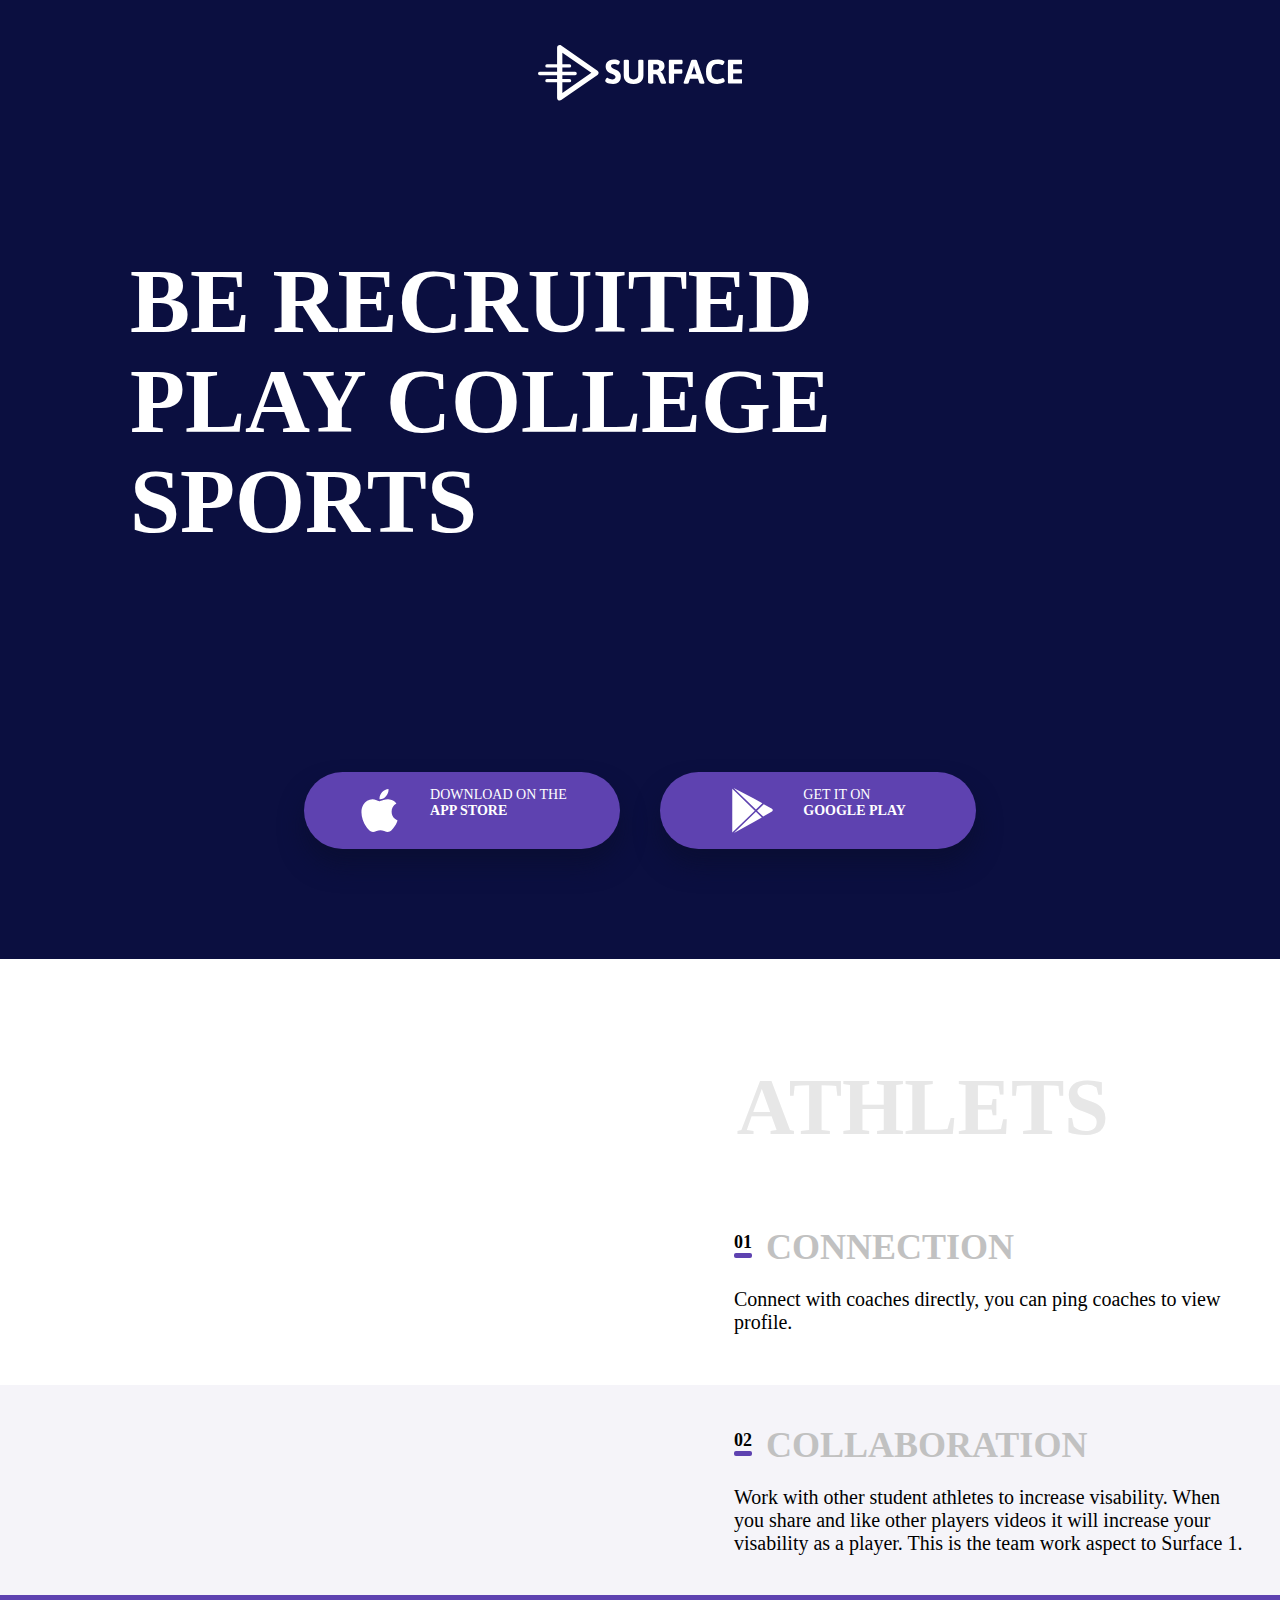
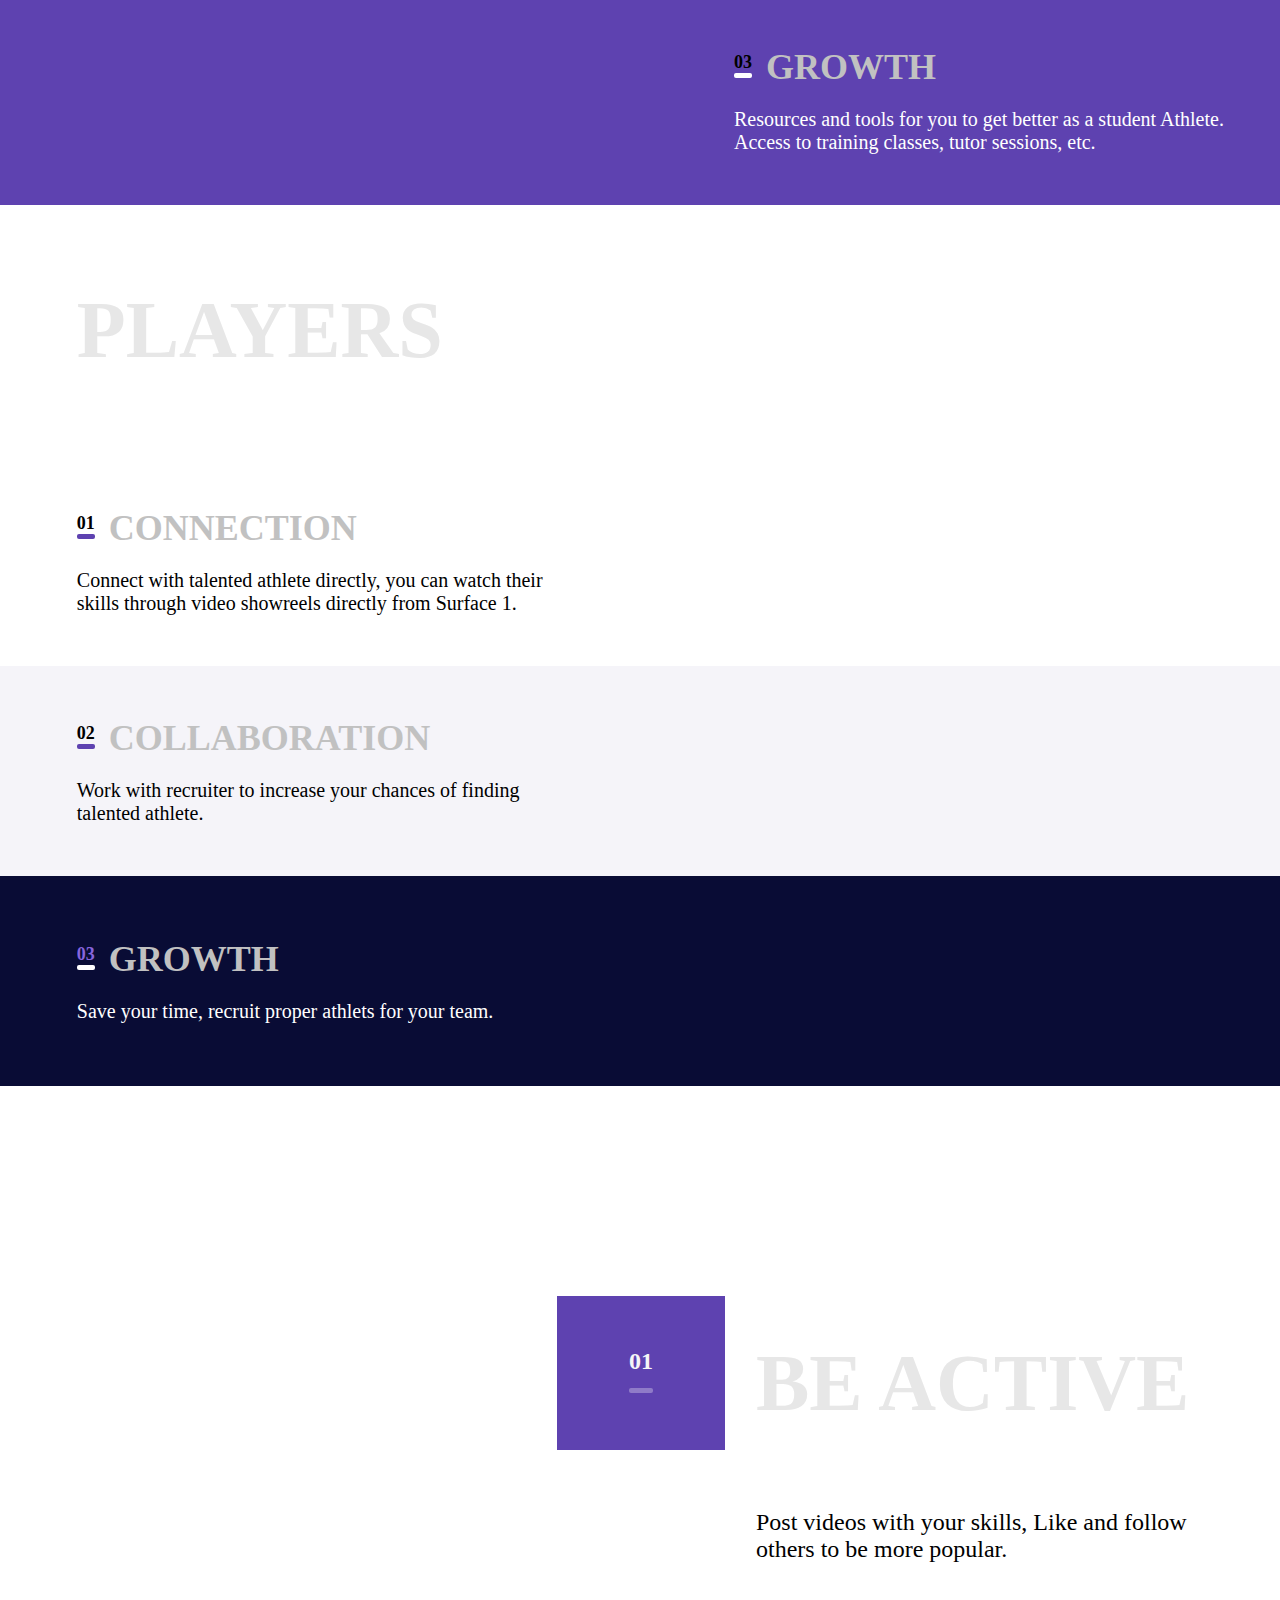
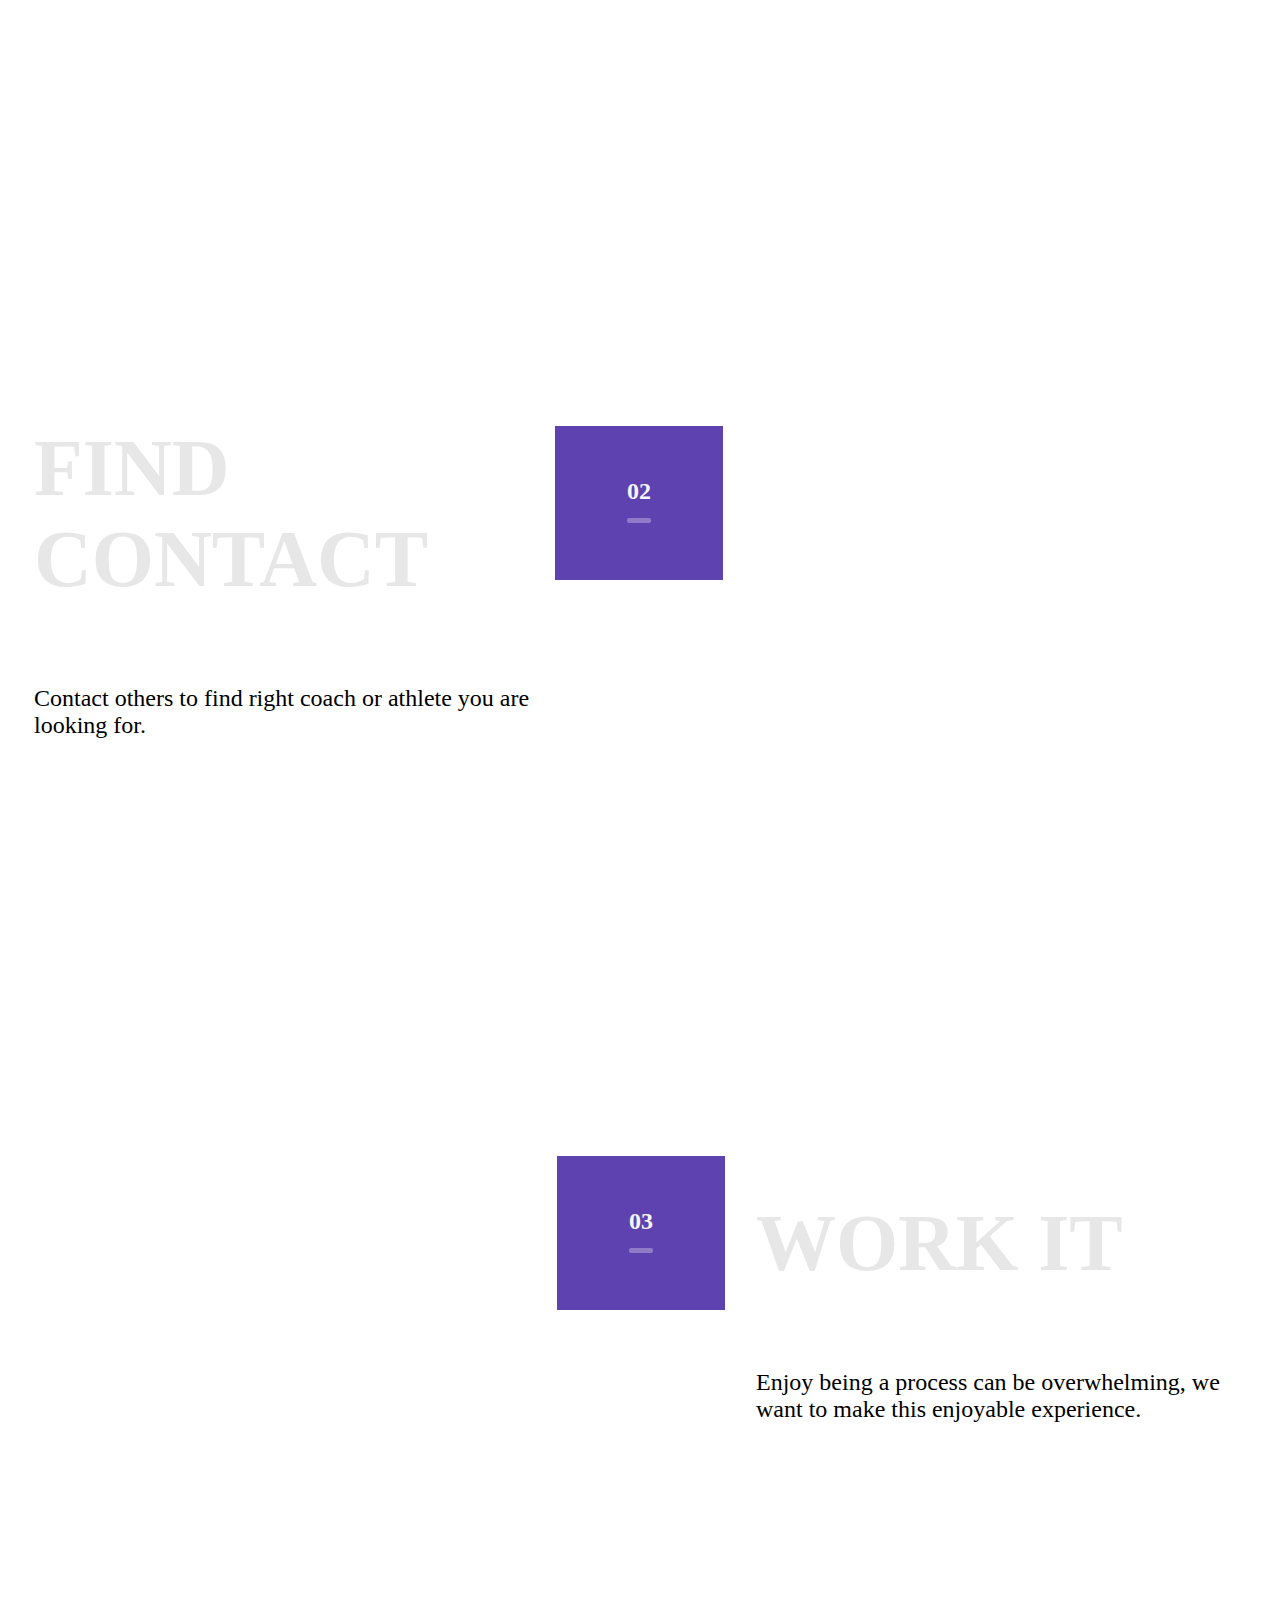
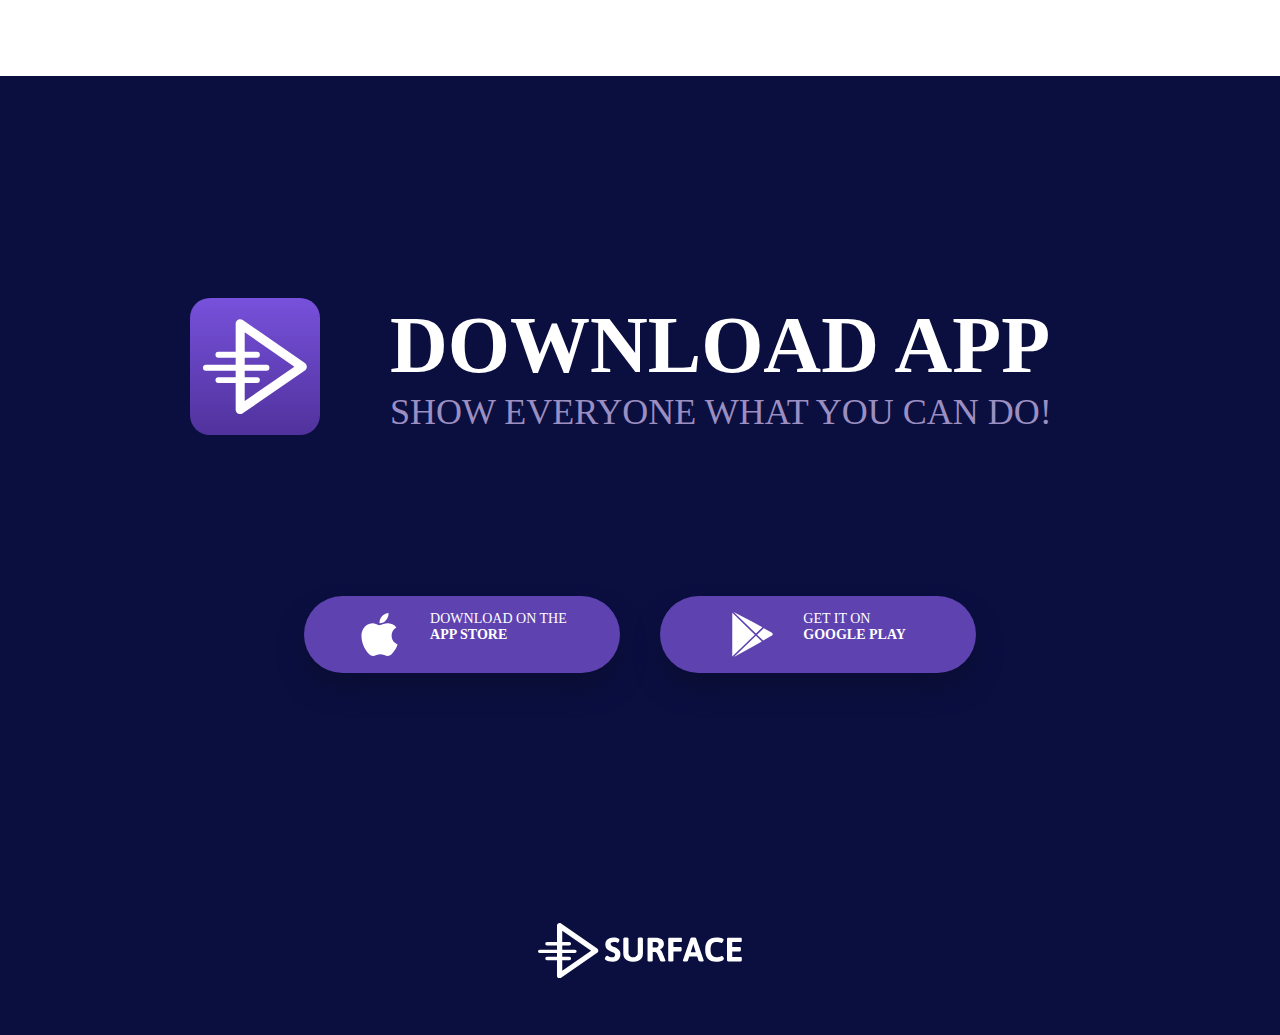
==== index.html @ bfecdd2e "Rename main.html to index.html" ====
<!DOCTYPE html>
<html lang="en">
<head>
    <meta charset="UTF-8" />
    <meta name="viewport" content="width=device-width, initial-scale=1.0" />
    <link href="style.css" rel="stylesheet" />
    <title>Diploma</title>
</head>
<body>
<div class="page">
    <header class="header">
        <div class="logo-surface">
            <a class="logo-surface-link" href="#0"><svg class="logo-surface-svg" viewBox="0 0 972 264" xmlns="http://www.w3.org/2000/svg"><g fill-rule="nonzero"><g stroke-linecap="round" stroke-linejoin="round"><path d="M115.5 36.848v190.304L253.03 132 115.5 36.848zM282.112 142.28l-172 119c-8.29 5.736-19.612-.198-19.612-10.28V13c0-10.082 11.321-16.016 19.612-10.28l172 119c7.184 4.97 7.184 15.59 0 20.56z"/><path d="M42.5 107h107a8 8 0 1 0 0-16h-107a8 8 0 1 0 0 16zm0 70h107a8 8 0 1 0 0-16h-107a8 8 0 1 0 0 16zM8 143h168a8 8 0 1 0 0-16H8a8 8 0 1 0 0 16z"/></g><path d="M356.505 184.362c-7.63 0-14.335-.772-20.117-2.316-5.782-1.544-10.202-3.436-13.26-5.676-3.057-2.24-4.586-4.36-4.586-6.357 0-1.575.59-3.512 1.77-5.813 1.182-2.3 2.59-4.283 4.224-5.95 1.635-1.664 2.997-2.496 4.087-2.496.666 0 2.09.575 4.27 1.725 3.268 1.695 6.37 3.057 9.308 4.086 2.937 1.03 6.313 1.544 10.127 1.544 4.238 0 7.826-.832 10.762-2.497 2.936-1.665 4.404-4.587 4.404-8.764 0-2.423-.757-4.512-2.27-6.268-1.514-1.756-3.452-3.24-5.813-4.45-2.36-1.21-5.57-2.634-9.626-4.27l-7.175-3.087c-4.36-2.12-8.1-4.45-11.217-6.993-3.118-2.543-5.66-5.903-7.63-10.08-1.967-4.18-2.95-9.295-2.95-15.35 0-7.386 1.816-13.532 5.45-18.436 3.632-4.904 8.354-8.507 14.167-10.808 5.812-2.3 12.048-3.45 18.71-3.45 5.448 0 10.382.56 14.802 1.68 4.42 1.12 7.887 2.557 10.4 4.313 2.512 1.757 3.768 3.513 3.768 5.27 0 1.452-.47 3.314-1.407 5.584-.94 2.27-2.104 4.254-3.497 5.95-1.393 1.694-2.694 2.542-3.905 2.542-.544 0-1.513-.303-2.905-.908a51.939 51.939 0 0 0-6.767-2.225c-2.27-.575-5.04-.863-8.31-.863-5.63 0-9.536.893-11.715 2.68-2.18 1.785-3.27 3.89-3.27 6.31 0 2.786.742 5.117 2.225 6.994 1.484 1.877 3.36 3.42 5.63 4.632 2.27 1.21 5.435 2.604 9.492 4.178 6.115 2.603 11.11 5.07 14.985 7.402 3.875 2.33 7.22 5.676 10.036 10.035 2.816 4.36 4.224 9.93 4.224 16.712 0 8.295-1.74 15.092-5.222 20.39-3.482 5.297-7.962 9.127-13.442 11.488-5.48 2.362-11.398 3.542-17.755 3.542h-.002zm96.724 0c-9.81 0-18.21-1.544-25.204-4.632-6.993-3.087-12.337-7.553-16.03-13.396-3.693-5.842-5.54-12.88-5.54-21.115V74.832c0-1.756.787-3.073 2.36-3.95 1.576-.88 4.028-1.318 7.358-1.318h5.45c3.33 0 5.766.44 7.31 1.317 1.544.878 2.316 2.195 2.316 3.95v68.752c0 3.754.923 7.114 2.77 10.08 1.847 2.968 4.435 5.284 7.765 6.95 3.33 1.664 7.145 2.496 11.444 2.496 4.297 0 8.127-.832 11.487-2.497 3.36-1.665 5.98-3.98 7.856-6.948 1.877-2.967 2.816-6.327 2.816-10.08V74.832c0-1.756.77-3.073 2.315-3.95 1.544-.88 3.98-1.318 7.31-1.318h5.36c3.33 0 5.766.44 7.31 1.317 1.544.878 2.316 2.195 2.316 3.95v70.387c0 8.233-1.846 15.272-5.54 21.114-3.692 5.843-9.036 10.31-16.03 13.396-6.992 3.088-15.393 4.632-25.2 4.632l.001.002zm78.376-1.09c-6.478 0-9.717-1.695-9.717-5.085V76.377c0-2.24.513-3.86 1.543-4.86 1.03-.998 2.664-1.497 4.904-1.497h31.515c26.76 0 40.142 10.08 40.142 30.243 0 6.115-1.71 11.382-5.13 15.802-3.422 4.42-8.01 7.72-13.76 9.9v.636c1.998.848 4.102 2.665 6.312 5.45s3.98 5.933 5.313 9.445l14.257 35.51c.485 1.454.727 2.483.727 3.09 0 2.118-3.21 3.177-9.627 3.177h-6.63c-5.39 0-8.507-1.12-9.354-3.36l-12.806-31.515c-1.21-2.42-2.377-4.298-3.497-5.63-1.12-1.332-2.68-2.347-4.677-3.043-1.998-.696-4.692-1.044-8.083-1.044h-6.267v39.507c0 3.39-3.24 5.085-9.717 5.085h-5.45l.002-.001zm30.425-66.026c2.18 0 4.24-.62 6.177-1.862 1.938-1.24 3.48-2.92 4.632-5.04 1.15-2.12 1.724-4.45 1.724-6.993 0-3.753-1.226-6.735-3.678-8.945s-5.767-3.315-9.945-3.315h-14.167v26.156h15.258l-.001-.001zm68.116 66.026c-6.478 0-9.717-1.695-9.717-5.085V76.377c0-2.24.513-3.86 1.543-4.86 1.03-.998 2.664-1.497 4.904-1.497h53.947c1.696 0 2.922.635 3.678 1.907.757 1.27 1.136 3.33 1.136 6.176v4.904c0 2.846-.38 4.904-1.136 6.176-.756 1.27-1.982 1.907-3.678 1.907h-35.51v23.613h34.33c1.695 0 2.936.636 3.723 1.907.787 1.272 1.18 3.3 1.18 6.085v4.995c0 2.846-.393 4.92-1.18 6.222-.787 1.3-2.028 1.952-3.723 1.952h-34.33v42.323c0 3.39-3.24 5.085-9.718 5.085h-5.45.001zm70.205 0c-6.6 0-9.9-1.18-9.9-3.542 0-.666.213-1.634.637-2.906l35.6-103.807c.85-2.3 3.907-3.452 9.174-3.452h8.357c5.267 0 8.325 1.15 9.173 3.452l35.6 103.807c.304 1.21.455 2.18.455 2.906 0 1.21-.65 2.104-1.952 2.68-1.302.575-3.346.862-6.13.862h-7.085c-2.543 0-4.586-.257-6.13-.772-1.544-.514-2.498-1.377-2.86-2.588l-6.54-19.708h-38.054l-6.54 19.708c-.665 2.24-3.147 3.36-7.446 3.36h-6.359zm51.496-44.41l-9.173-28.7c-.545-1.453-1.014-3.118-1.408-4.995a182.088 182.088 0 0 1-1.044-5.358h-.635l-.363 1.997c-.606 3.572-1.302 6.357-2.09 8.355l-9.535 28.7h24.25l-.002.001zm97.995 45.5c-18.163 0-31.56-4.722-40.187-14.168-8.628-9.445-12.942-24.127-12.942-44.048 0-38.326 17.983-57.49 53.948-57.49 4.905 0 9.99.486 15.258 1.454 5.268.97 9.672 2.316 13.214 4.042 3.542 1.725 5.313 3.648 5.313 5.767 0 1.513-.605 3.496-1.816 5.948-1.21 2.452-2.65 4.616-4.314 6.493-1.665 1.878-3.133 2.817-4.405 2.817-.303 0-1.12-.303-2.452-.908a67.092 67.092 0 0 0-9.127-3.044c-3.18-.817-7.222-1.226-12.126-1.226-9.506 0-16.544 3.012-21.116 9.037-4.57 6.024-6.857 15.12-6.857 27.29s2.302 21.344 6.904 27.52c4.6 6.175 11.504 9.263 20.707 9.263 4.784 0 8.947-.484 12.49-1.453 3.54-.97 7.007-2.21 10.398-3.723.18-.06.726-.288 1.634-.682.91-.393 1.575-.59 1.998-.59 1.575 0 3.088.923 4.54 2.77 1.454 1.847 2.635 3.936 3.543 6.267.91 2.33 1.363 4.01 1.363 5.04 0 2.966-1.983 5.48-5.95 7.537-3.965 2.06-8.748 3.588-14.35 4.587-5.6 1-10.82 1.498-15.665 1.498l-.003.002zM907.06 183c-2.24 0-3.875-.515-4.905-1.544-1.03-1.03-1.544-2.664-1.544-4.904V76.377c0-2.24.514-3.86 1.543-4.86 1.03-.998 2.664-1.497 4.905-1.497h59.124c1.695 0 2.92.635 3.678 1.907.757 1.27 1.135 3.33 1.135 6.176v4.904c0 2.846-.378 4.904-1.135 6.176-.757 1.27-1.983 1.907-3.678 1.907h-40.688v23.43h36.328c1.696 0 2.922.637 3.678 1.91.757 1.27 1.136 3.33 1.136 6.174v4.996c0 2.845-.38 4.904-1.136 6.175-.756 1.272-1.982 1.908-3.678 1.908h-36.328v26.156h40.778c1.696 0 2.922.635 3.68 1.906.756 1.272 1.134 3.3 1.134 6.085v5.087c0 2.846-.378 4.904-1.135 6.176-.756 1.27-1.982 1.907-3.678 1.907H907.06z"/></g></svg></a>
        </div>
        <div class="wrapper">
            <h1 class="head">be recruited<span class="slogan">play college sports</span></h1>
        </div>
        <div class="buttons">
            <a class="button" href="#0">
                <svg class="icon" xmlns="http://www.w3.org/2000/svg" viewBox="0 0 170 170"><path d="M150.37 130.25c-2.45 5.66-5.35 10.87-8.71 15.66-4.58 6.53-8.33 11.05-11.22 13.56-4.48 4.12-9.28 6.23-14.42 6.35-3.69 0-8.14-1.05-13.32-3.18-5.197-2.12-9.973-3.17-14.34-3.17-4.58 0-9.492 1.05-14.746 3.17-5.262 2.13-9.5 3.24-12.742 3.35-4.93.21-9.842-1.96-14.746-6.52-3.13-2.73-7.045-7.41-11.735-14.04-5.03-7.08-9.168-15.29-12.41-24.65-3.47-10.11-5.21-19.9-5.21-29.378 0-10.857 2.346-20.22 7.045-28.068C27.508 57.03 32.42 52.06 38.57 48.41s12.793-5.51 19.948-5.63c3.915 0 9.05 1.21 15.43 3.59 6.36 2.39 10.446 3.6 12.237 3.6 1.34 0 5.877-1.416 13.57-4.24 7.275-2.617 13.415-3.7 18.445-3.274 13.63 1.1 23.87 6.473 30.68 16.153-12.19 7.385-18.22 17.73-18.1 31 .11 10.338 3.86 18.94 11.23 25.77 3.34 3.17 7.07 5.62 11.22 7.36-.9 2.61-1.85 5.11-2.86 7.51zM119.11 7.24c0 8.102-2.96 15.667-8.86 22.67-7.12 8.323-15.732 13.133-25.07 12.374-.12-.972-.19-1.995-.19-3.07 0-7.778 3.387-16.102 9.4-22.908 3.002-3.446 6.82-6.31 11.45-8.597 4.62-2.253 8.99-3.498 13.1-3.71.12 1.082.17 2.165.17 3.24z"/></svg>
                <div class=buttons-names>
                    <span class="button-name">download on the</span>
                    <span class="button-name2">app store</span>
                </div>
            </a>
            <a class="button" href="#0">
                <svg class="icon" xmlns="http://www.w3.org/2000/svg" viewBox="0 0 505.499 505.499"><path d="M471.497 234.466l-92.082-53.135-75.733 73.208 69.215 66.907 98.6-56.91c5.43-3.133 8.677-8.756 8.677-15.03 0-6.275-3.245-11.898-8.677-15.04zM363.785 172.3l-101.332-58.497L40.375 0l250.828 242.47M44.063 505.5l218.77-120.512 94.435-54.515-66.065-63.87M25.56 9.815l-.236 489.67L278.72 254.534"/></svg>
                <div class=buttons-names>
                    <span class="button-name">get it on</span>
                    <span class="button-name2">google play</span>
                </div>
            </a>
        </div>
    </header>
    <section class="athlets">
        <h2 class="athlets-head">athlets</h2>
        <ol class="athlets-group">
            <li class="athlets-connection-list">
                <article class="athlets-connection-article">
                    <h3 class="athlets-connection-head">
                        <span class="athlets-01">01</span>connection
                    </h3>
                    <p class="athlets-01-text">Connect with coaches directly, you can ping coaches to view profile.</p>
                </article>
            </li>
            <li class="athlets-collaboration-list">
                <article class="athlets-collaboration-article">
                    <h3 class="athlets-collaboration-head">
                        <span class="athlets-02">02</span>collaboration
                    </h3>
                    <p class="athlets-02-text">Work with other student athletes to  increase visability. When you share and like other players videos it will increase your visability as a player. This is the team work aspect to Surface 1.</p>
                </article>
            </li>
            <li class="athlets-growth-list">
                <article class="athlets-growth-article">
                    <h3 class="athlets-growth-head">
                        <span class="athlets-03">03</span>growth
                    </h3>
                    <p class="athlets-03-text">Resources and tools for you to get better as a student Athlete. Access to training classes, tutor sessions, etc.</p>
                </article>
            </li>
        </ol>
    </section>
    <section class="players">
        <h2 class="players-head">players</h2>
        <ol class="players-group">
            <li class="players-connection-list">
                <article class="players-connection-article">
                    <h3 class="players-connection-head">
                        <span class="players-01">01</span>connection
                    </h3>
                    <p class="players-01-text">Connect with talented athlete directly, you can watch their skills through video showreels directly from Surface 1.</p>
                </article>
            </li>
            <li class="players-collaboration-list">
                <article class="players-collaboration-article">
                    <h3 class="players-collaboration-head">
                        <span class="players-02">02</span>collaboration
                    </h3>
                    <p class="players-02-text">Work with recruiter to increase your chances of finding talented athlete.</p>
                </article>
            </li>
            <li class="players-growth-list">
                <article class="players-growth-article">
                    <h3 class="players-growth-head">
                        <span class="players-03">03</span>growth
                    </h3>
                    <p class="players-03-text">Save your time, recruit proper athlets for your team.</p>
                </article>
            </li>
        </ol>
    </section>
    <div class="actions">
        <div class="beactive">
            <div class="beactive-pic"></div>
            <div class="number">
                <span class="numb">01</span>
            </div>
            <article class="beactive-article">
                <h2 class="beactive-article-head">be active</h2>
                <p class="beactive-text">Post videos with your skills, Like and follow others to be more popular.</p>
            </article>
        </div>
        <div class="findcontact">
            <div class="findcontact-pic"></div>
            <div class="number numbfindcontact">
                <span class="numb">02</span>
            </div>
            <article class="findcontact-article">
                <h2 class="findcontact-article-head">find contact</h2>
                <p class="findcontact-text">Contact others to find right coach or athlete you are looking for.</p>
            </article>
        </div>
        <div class="workit">
            <div class="workit-pic"></div>
            <div class="number">
                <span class="numb">03</span>
            </div>
            <article class="workit-article">
                <h2 class="workit-article-head">work it</h2>
                <p class="workit-text">Enjoy being a process can be overwhelming, we want to make this enjoyable experience.</p>
            </article>
        </div>
    </div>
    <footer class="footer">
        <div class="footer-wrapper">
            <a class="surf-logo" href="#0">
                <svg class="surf-logo-svg" viewBox="0 0 288 264" xmlns="http://www.w3.org/2000/svg"><g fill-rule="nonzero"><path d="M115.5 36.848v190.304L253.03 132 115.5 36.848zM282.112 142.28l-172 119c-8.29 5.736-19.612-.198-19.612-10.28V13c0-10.082 11.321-16.016 19.612-10.28l172 119c7.184 4.97 7.184 15.59 0 20.56z"/><path d="M42.5 107h107a8 8 0 1 0 0-16h-107a8 8 0 1 0 0 16zm0 70h107a8 8 0 1 0 0-16h-107a8 8 0 1 0 0 16zM8 143h168a8 8 0 1 0 0-16H8a8 8 0 1 0 0 16z"/></g></svg>
            </a>
            <div class="footer-group">
                <h2 class="footer-head">download app</h2>
                <p class="footer-text">show everyone what you can do!</p>
            </div>
        </div>
        <div class="buttons buttonsfooter">
            <a class="button" href="#0">
                <svg class="icon" xmlns="http://www.w3.org/2000/svg" viewBox="0 0 170 170"><path d="M150.37 130.25c-2.45 5.66-5.35 10.87-8.71 15.66-4.58 6.53-8.33 11.05-11.22 13.56-4.48 4.12-9.28 6.23-14.42 6.35-3.69 0-8.14-1.05-13.32-3.18-5.197-2.12-9.973-3.17-14.34-3.17-4.58 0-9.492 1.05-14.746 3.17-5.262 2.13-9.5 3.24-12.742 3.35-4.93.21-9.842-1.96-14.746-6.52-3.13-2.73-7.045-7.41-11.735-14.04-5.03-7.08-9.168-15.29-12.41-24.65-3.47-10.11-5.21-19.9-5.21-29.378 0-10.857 2.346-20.22 7.045-28.068C27.508 57.03 32.42 52.06 38.57 48.41s12.793-5.51 19.948-5.63c3.915 0 9.05 1.21 15.43 3.59 6.36 2.39 10.446 3.6 12.237 3.6 1.34 0 5.877-1.416 13.57-4.24 7.275-2.617 13.415-3.7 18.445-3.274 13.63 1.1 23.87 6.473 30.68 16.153-12.19 7.385-18.22 17.73-18.1 31 .11 10.338 3.86 18.94 11.23 25.77 3.34 3.17 7.07 5.62 11.22 7.36-.9 2.61-1.85 5.11-2.86 7.51zM119.11 7.24c0 8.102-2.96 15.667-8.86 22.67-7.12 8.323-15.732 13.133-25.07 12.374-.12-.972-.19-1.995-.19-3.07 0-7.778 3.387-16.102 9.4-22.908 3.002-3.446 6.82-6.31 11.45-8.597 4.62-2.253 8.99-3.498 13.1-3.71.12 1.082.17 2.165.17 3.24z"/></svg>
                <div class=buttons-names>
                    <span class="button-name">download on the</span>
                    <span class="button-name2">app store</span>
                </div>
            </a>
            <a class="button" href="#0">
                <svg class="icon" xmlns="http://www.w3.org/2000/svg" viewBox="0 0 505.499 505.499"><path d="M471.497 234.466l-92.082-53.135-75.733 73.208 69.215 66.907 98.6-56.91c5.43-3.133 8.677-8.756 8.677-15.03 0-6.275-3.245-11.898-8.677-15.04zM363.785 172.3l-101.332-58.497L40.375 0l250.828 242.47M44.063 505.5l218.77-120.512 94.435-54.515-66.065-63.87M25.56 9.815l-.236 489.67L278.72 254.534"/></svg>
                <div class=buttons-names>
                    <span class="button-name">get it on</span>
                    <span class="button-name2">google play</span>
                </div>
            </a>
        </div>
        <div class="footer-logo-surface">
            <a class="logo-surface-link" href="#0"><svg class="logo-surface-svg" viewBox="0 0 972 264" xmlns="http://www.w3.org/2000/svg"><g fill-rule="nonzero"><g stroke-linecap="round" stroke-linejoin="round"><path d="M115.5 36.848v190.304L253.03 132 115.5 36.848zM282.112 142.28l-172 119c-8.29 5.736-19.612-.198-19.612-10.28V13c0-10.082 11.321-16.016 19.612-10.28l172 119c7.184 4.97 7.184 15.59 0 20.56z"/><path d="M42.5 107h107a8 8 0 1 0 0-16h-107a8 8 0 1 0 0 16zm0 70h107a8 8 0 1 0 0-16h-107a8 8 0 1 0 0 16zM8 143h168a8 8 0 1 0 0-16H8a8 8 0 1 0 0 16z"/></g><path d="M356.505 184.362c-7.63 0-14.335-.772-20.117-2.316-5.782-1.544-10.202-3.436-13.26-5.676-3.057-2.24-4.586-4.36-4.586-6.357 0-1.575.59-3.512 1.77-5.813 1.182-2.3 2.59-4.283 4.224-5.95 1.635-1.664 2.997-2.496 4.087-2.496.666 0 2.09.575 4.27 1.725 3.268 1.695 6.37 3.057 9.308 4.086 2.937 1.03 6.313 1.544 10.127 1.544 4.238 0 7.826-.832 10.762-2.497 2.936-1.665 4.404-4.587 4.404-8.764 0-2.423-.757-4.512-2.27-6.268-1.514-1.756-3.452-3.24-5.813-4.45-2.36-1.21-5.57-2.634-9.626-4.27l-7.175-3.087c-4.36-2.12-8.1-4.45-11.217-6.993-3.118-2.543-5.66-5.903-7.63-10.08-1.967-4.18-2.95-9.295-2.95-15.35 0-7.386 1.816-13.532 5.45-18.436 3.632-4.904 8.354-8.507 14.167-10.808 5.812-2.3 12.048-3.45 18.71-3.45 5.448 0 10.382.56 14.802 1.68 4.42 1.12 7.887 2.557 10.4 4.313 2.512 1.757 3.768 3.513 3.768 5.27 0 1.452-.47 3.314-1.407 5.584-.94 2.27-2.104 4.254-3.497 5.95-1.393 1.694-2.694 2.542-3.905 2.542-.544 0-1.513-.303-2.905-.908a51.939 51.939 0 0 0-6.767-2.225c-2.27-.575-5.04-.863-8.31-.863-5.63 0-9.536.893-11.715 2.68-2.18 1.785-3.27 3.89-3.27 6.31 0 2.786.742 5.117 2.225 6.994 1.484 1.877 3.36 3.42 5.63 4.632 2.27 1.21 5.435 2.604 9.492 4.178 6.115 2.603 11.11 5.07 14.985 7.402 3.875 2.33 7.22 5.676 10.036 10.035 2.816 4.36 4.224 9.93 4.224 16.712 0 8.295-1.74 15.092-5.222 20.39-3.482 5.297-7.962 9.127-13.442 11.488-5.48 2.362-11.398 3.542-17.755 3.542h-.002zm96.724 0c-9.81 0-18.21-1.544-25.204-4.632-6.993-3.087-12.337-7.553-16.03-13.396-3.693-5.842-5.54-12.88-5.54-21.115V74.832c0-1.756.787-3.073 2.36-3.95 1.576-.88 4.028-1.318 7.358-1.318h5.45c3.33 0 5.766.44 7.31 1.317 1.544.878 2.316 2.195 2.316 3.95v68.752c0 3.754.923 7.114 2.77 10.08 1.847 2.968 4.435 5.284 7.765 6.95 3.33 1.664 7.145 2.496 11.444 2.496 4.297 0 8.127-.832 11.487-2.497 3.36-1.665 5.98-3.98 7.856-6.948 1.877-2.967 2.816-6.327 2.816-10.08V74.832c0-1.756.77-3.073 2.315-3.95 1.544-.88 3.98-1.318 7.31-1.318h5.36c3.33 0 5.766.44 7.31 1.317 1.544.878 2.316 2.195 2.316 3.95v70.387c0 8.233-1.846 15.272-5.54 21.114-3.692 5.843-9.036 10.31-16.03 13.396-6.992 3.088-15.393 4.632-25.2 4.632l.001.002zm78.376-1.09c-6.478 0-9.717-1.695-9.717-5.085V76.377c0-2.24.513-3.86 1.543-4.86 1.03-.998 2.664-1.497 4.904-1.497h31.515c26.76 0 40.142 10.08 40.142 30.243 0 6.115-1.71 11.382-5.13 15.802-3.422 4.42-8.01 7.72-13.76 9.9v.636c1.998.848 4.102 2.665 6.312 5.45s3.98 5.933 5.313 9.445l14.257 35.51c.485 1.454.727 2.483.727 3.09 0 2.118-3.21 3.177-9.627 3.177h-6.63c-5.39 0-8.507-1.12-9.354-3.36l-12.806-31.515c-1.21-2.42-2.377-4.298-3.497-5.63-1.12-1.332-2.68-2.347-4.677-3.043-1.998-.696-4.692-1.044-8.083-1.044h-6.267v39.507c0 3.39-3.24 5.085-9.717 5.085h-5.45l.002-.001zm30.425-66.026c2.18 0 4.24-.62 6.177-1.862 1.938-1.24 3.48-2.92 4.632-5.04 1.15-2.12 1.724-4.45 1.724-6.993 0-3.753-1.226-6.735-3.678-8.945s-5.767-3.315-9.945-3.315h-14.167v26.156h15.258l-.001-.001zm68.116 66.026c-6.478 0-9.717-1.695-9.717-5.085V76.377c0-2.24.513-3.86 1.543-4.86 1.03-.998 2.664-1.497 4.904-1.497h53.947c1.696 0 2.922.635 3.678 1.907.757 1.27 1.136 3.33 1.136 6.176v4.904c0 2.846-.38 4.904-1.136 6.176-.756 1.27-1.982 1.907-3.678 1.907h-35.51v23.613h34.33c1.695 0 2.936.636 3.723 1.907.787 1.272 1.18 3.3 1.18 6.085v4.995c0 2.846-.393 4.92-1.18 6.222-.787 1.3-2.028 1.952-3.723 1.952h-34.33v42.323c0 3.39-3.24 5.085-9.718 5.085h-5.45.001zm70.205 0c-6.6 0-9.9-1.18-9.9-3.542 0-.666.213-1.634.637-2.906l35.6-103.807c.85-2.3 3.907-3.452 9.174-3.452h8.357c5.267 0 8.325 1.15 9.173 3.452l35.6 103.807c.304 1.21.455 2.18.455 2.906 0 1.21-.65 2.104-1.952 2.68-1.302.575-3.346.862-6.13.862h-7.085c-2.543 0-4.586-.257-6.13-.772-1.544-.514-2.498-1.377-2.86-2.588l-6.54-19.708h-38.054l-6.54 19.708c-.665 2.24-3.147 3.36-7.446 3.36h-6.359zm51.496-44.41l-9.173-28.7c-.545-1.453-1.014-3.118-1.408-4.995a182.088 182.088 0 0 1-1.044-5.358h-.635l-.363 1.997c-.606 3.572-1.302 6.357-2.09 8.355l-9.535 28.7h24.25l-.002.001zm97.995 45.5c-18.163 0-31.56-4.722-40.187-14.168-8.628-9.445-12.942-24.127-12.942-44.048 0-38.326 17.983-57.49 53.948-57.49 4.905 0 9.99.486 15.258 1.454 5.268.97 9.672 2.316 13.214 4.042 3.542 1.725 5.313 3.648 5.313 5.767 0 1.513-.605 3.496-1.816 5.948-1.21 2.452-2.65 4.616-4.314 6.493-1.665 1.878-3.133 2.817-4.405 2.817-.303 0-1.12-.303-2.452-.908a67.092 67.092 0 0 0-9.127-3.044c-3.18-.817-7.222-1.226-12.126-1.226-9.506 0-16.544 3.012-21.116 9.037-4.57 6.024-6.857 15.12-6.857 27.29s2.302 21.344 6.904 27.52c4.6 6.175 11.504 9.263 20.707 9.263 4.784 0 8.947-.484 12.49-1.453 3.54-.97 7.007-2.21 10.398-3.723.18-.06.726-.288 1.634-.682.91-.393 1.575-.59 1.998-.59 1.575 0 3.088.923 4.54 2.77 1.454 1.847 2.635 3.936 3.543 6.267.91 2.33 1.363 4.01 1.363 5.04 0 2.966-1.983 5.48-5.95 7.537-3.965 2.06-8.748 3.588-14.35 4.587-5.6 1-10.82 1.498-15.665 1.498l-.003.002zM907.06 183c-2.24 0-3.875-.515-4.905-1.544-1.03-1.03-1.544-2.664-1.544-4.904V76.377c0-2.24.514-3.86 1.543-4.86 1.03-.998 2.664-1.497 4.905-1.497h59.124c1.695 0 2.92.635 3.678 1.907.757 1.27 1.135 3.33 1.135 6.176v4.904c0 2.846-.378 4.904-1.135 6.176-.757 1.27-1.983 1.907-3.678 1.907h-40.688v23.43h36.328c1.696 0 2.922.637 3.678 1.91.757 1.27 1.136 3.33 1.136 6.174v4.996c0 2.845-.38 4.904-1.136 6.175-.756 1.272-1.982 1.908-3.678 1.908h-36.328v26.156h40.778c1.696 0 2.922.635 3.68 1.906.756 1.272 1.134 3.3 1.134 6.085v5.087c0 2.846-.378 4.904-1.135 6.176-.756 1.27-1.982 1.907-3.678 1.907H907.06z"/></g></svg></a>
        </div>
    </footer>
</div>
</body>
</html>
---- style.css ----
*{
    margin:0;
    padding:0;
    border: 0;
    list-style: none;
    box-sizing: border-box;
}

a{
    text-decoration: none;
}

a:hover {
    cursor: pointer;
}

.body {
    font-family: 'Open Sans', sans-serif;
}

@font-face {
    font-family: 'Open Sans';
    src: url(https://github.com/epakneo/epakneo-adaptive/blob/master/fonts/OpenSans-Regular.woff);
    font-weight: 400;
    font-style: normal;
}

@font-face {
    font-family: 'Open Sans';
    src: url(https://github.com/epakneo/epakneo-adaptive/blob/master/fonts/OpenSans-Bold.woff);
    font-weight: 700;
    font-style: normal;
}



/*mobile*/
@media (max-width: 640px) {
    .header {
        box-sizing: border-box;
        background-color: #1d18b1;
        background-image: url(https://raw.githubusercontent.com/epakneo/epakneo-adaptive/master/img/football_767.jpg);
        background-size: cover;
        background-repeat: no-repeat;
        background-position: center center;
        min-width: 320px;
        width: 100%;
        display: flex;
        flex-wrap: wrap;
        flex-direction: column;
        align-items: center;
        text-transform: uppercase;
        position: relative;
        z-index: 1;
    }
    .header::after {
        content: "";
        background-color: #0a0e34;
        opacity: 0.9;
        position: absolute;
        top: 0;
        right: 0;
        bottom: 0;
        left: 0;
    }
    .logo-surface {
        box-sizing: border-box;
        margin: 32px;
        width: 133px;
        position: relative;
        z-index: 1;
    }
    .logo-surface:hover {
        opacity: 0.7;
    }
    .logo-surface-svg {
        fill: #ffffff;
    }
    .wrapper {
        box-sizing: border-box;
        display: flex;
        flex-wrap: wrap;
        flex-direction: column;
        align-items: center;
        justify-content: center;
        min-height: 260px;
        position: relative;
        z-index: 1;
        padding: 0 25px;
        margin-top: auto;
        margin-bottom: auto;
        width: 100%;
    }
    .head {
        display: flex;
        flex-wrap: wrap;
        font-size: 28px;
        color: #ffffff;
        box-sizing: border-box;
        margin-left: 0;
        min-height: 72px;
        width: 100%;
        max-width: 500px;
    }
    .slogan {
        display: flex;
        flex-wrap: wrap;
        justify-content: flex-end;
        box-sizing: border-box;
        font-size: 28px;
        line-height: 34px;
        color: #ffffff;
        margin-left: auto;
        margin-right: 0;
        width: 85%;
    }
    .buttons {
        box-sizing: border-box;
        width: 100%;
        display: flex;
        flex-wrap: wrap;
        flex-direction: column;
        align-items: center;
        margin: 23px 0 84px;
    }
    .button {
        box-sizing: border-box;
        position: relative;
        z-index: 1;
        text-decoration: none;
        color: #ffffff;
        display: flex;
        width: 100%;
        max-width: 280px;
        height: 35px;
        justify-content: center;
        background: #5e42b0;
        margin-top: 14px;
        padding: 5px;
        border-radius: 50px;
    }
    .button:hover {
        opacity: 0.7;
    }
    .icon {
        width: 24px;
        fill: #ffffff;
    }
    .button-name {
        display: block;
        margin-left: 6px;
        font-size: 8px;
    }
    .button-name2 {
        display: block;
        margin-left: 6px;
        font-size: 8px;
        font-weight: bold;
    }
    .athlets {
        box-sizing: border-box;
        display: flex;
        flex-wrap: wrap;
        min-width: 320px;
        width: 100%;
    }
    .athlets-head {
        position: relative;
        box-sizing: border-box;
        align-self: flex-start;
        font-size: 50px;
        text-transform: uppercase;
        color: #e7e7e7;
        margin: 18px 20px 233px;
        width: 100%;
    }
    .athlets-head:before {
        position: absolute;
        content: "";
        background-image: url(https://raw.githubusercontent.com/epakneo/epakneo-adaptive/master/img/footballer_192.png);
        background-repeat: no-repeat;
        background-position: center center;
        height: 290px;
        width: 100%;
        bottom: -290px;
    }
    .athlets-group {
        padding: 0;
        margin: 0;
        list-style-type: none;
        min-width: 320px;
        width: 100%;
    }
    .athlets-connection-list {
        background: #fafafa;
        box-sizing: border-box;
        display: flex;
        flex-wrap: wrap;
        padding: 0;
        margin: 0;
        min-height: 180px;
    }
    .athlets-connection-article {
        box-sizing: border-box;
        display: flex;
        flex-wrap: wrap;
        flex-direction: column;
        justify-content: center;
        margin-top: auto;
        margin-bottom: auto;
        padding: 50px 20px;
    }
    .athlets-connection-head {
        box-sizing: border-box;
        margin-top: 0;
        margin-bottom: 20px;
        text-transform: uppercase;
        color: #c1c1c1;
        font-size: 23px;
    }
    .athlets-01 {
        box-sizing: border-box;
        position: relative;
        font-size: 14px;
        color: #000000;
        top: -6px;
        margin-right: 10px;
    }
    .athlets-01:after {
        position: absolute;
        content: "";
        background-color: #5e42b0;
        width: 100%;
        height: 4px;
        left: 0;
        bottom: -2px;
        border-radius: 2px;
    }
    .athlets-01-text {
        font-size: 15px;
        margin: 0;
        color: #000000;
    }

    .athlets-collaboration-list {
        background: #f5f4f9;
        box-sizing: border-box;
        display: flex;
        flex-wrap: wrap;
        padding: 0;
        margin: 0;
        min-height: 180px;
    }
    .athlets-collaboration-article {
        box-sizing: border-box;
        display: flex;
        flex-wrap: wrap;
        flex-direction: column;
        justify-content: center;
        margin-top: auto;
        margin-bottom: auto;
        padding: 50px 20px;
    }
    .athlets-collaboration-head {
        box-sizing: border-box;
        margin-top: 0;
        margin-bottom: 20px;
        text-transform: uppercase;
        color: #c1c1c1;
        font-size: 23px;
    }
    .athlets-02 {
        box-sizing: border-box;
        position: relative;
        font-size: 14px;
        color: #000000;
        top: -6px;
        margin-right: 10px;
    }
    .athlets-02:after {
        position: absolute;
        content: "";
        background-color: #5e42b0;
        width: 100%;
        height: 4px;
        left: 0;
        bottom: -2px;
        border-radius: 2px;
    }
    .athlets-02-text {
        font-size: 15px;
        margin: 0;
        color: #000000;
    }

    .athlets-growth-list {
        background: #5e42b0;
        box-sizing: border-box;
        display: flex;
        flex-wrap: wrap;
        padding: 0;
        margin: 0;
        min-height: 180px;
    }
    .athlets-growth-article {
        box-sizing: border-box;
        display: flex;
        flex-wrap: wrap;
        flex-direction: column;
        justify-content: center;
        margin-top: auto;
        margin-bottom: auto;
        padding: 50px 20px;
    }
    .athlets-growth-head {
        box-sizing: border-box;
        margin-top: 0;
        margin-bottom: 20px;
        text-transform: uppercase;
        color: #c1c1c1;
        font-size: 23px;
    }
    .athlets-03 {
        box-sizing: border-box;
        position: relative;
        font-size: 14px;
        color: #000000;
        top: -6px;
        margin-right: 10px;
    }
    .athlets-03:after {
        position: absolute;
        content: "";
        background-color: #ffffff;
        width: 100%;
        height: 4px;
        left: 0;
        bottom: -2px;
        border-radius: 2px;
    }
    .athlets-03-text {
        font-size: 15px;
        margin: 0;
        color: #ffffff;
    }

    .players {
        box-sizing: border-box;
        display: flex;
        flex-wrap: wrap;
        min-width: 320px;
        width: 100%;
    }
    .players-head {
        position: relative;
        box-sizing: border-box;
        align-self: flex-start;
        font-size: 50px;
        text-transform: uppercase;
        color: #e7e7e7;
        margin: 18px 20px 233px;
        width: 100%;
    }
    .players-head:before {
        position: absolute;
        content: "";
        background-image: url(https://raw.githubusercontent.com/epakneo/epakneo-adaptive/master/img/basketballer_302.png);
        background-repeat: no-repeat;
        background-position: center center;
        height: 260px;
        width: 100%;
        bottom: -260px;
    }
    .players-group {
        padding: 0;
        margin: 0;
        list-style-type: none;
        min-width: 320px;
        width: 100%;
    }
    .players-connection-list {
        background: #fafafa;
        box-sizing: border-box;
        display: flex;
        flex-wrap: wrap;
        padding: 0;
        margin: 0;
        min-height: 180px;
    }
    .players-connection-article {
        box-sizing: border-box;
        display: flex;
        flex-wrap: wrap;
        flex-direction: column;
        justify-content: center;
        margin-top: auto;
        margin-bottom: auto;
        padding: 50px 20px;
    }
    .players-connection-head {
        box-sizing: border-box;
        margin-top: 0;
        margin-bottom: 20px;
        text-transform: uppercase;
        color: #c1c1c1;
        font-size: 23px;
    }
    .players-01 {
        box-sizing: border-box;
        position: relative;
        font-size: 14px;
        color: #000000;
        top: -6px;
        margin-right: 10px;
    }
    .players-01:after {
        position: absolute;
        content: "";
        background-color: #5e42b0;
        width: 100%;
        height: 4px;
        left: 0;
        bottom: -2px;
        border-radius: 2px;
    }
    .players-01-text {
        font-size: 15px;
        margin: 0;
        color: #000000;
    }

    .players-collaboration-list {
        background: #f5f4f9;
        box-sizing: border-box;
        display: flex;
        flex-wrap: wrap;
        padding: 0;
        margin: 0;
        min-height: 180px;
    }
    .players-collaboration-article {
        box-sizing: border-box;
        display: flex;
        flex-wrap: wrap;
        flex-direction: column;
        justify-content: center;
        margin-top: auto;
        margin-bottom: auto;
        padding: 50px 20px;
    }
    .players-collaboration-head {
        box-sizing: border-box;
        margin-top: 0;
        margin-bottom: 20px;
        text-transform: uppercase;
        color: #c1c1c1;
        font-size: 23px;
    }
    .players-02 {
        box-sizing: border-box;
        position: relative;
        font-size: 14px;
        color: #000000;
        top: -6px;
        margin-right: 10px;
    }
    .players-02:after {
        position: absolute;
        content: "";
        background-color: #5e42b0;
        width: 100%;
        height: 4px;
        left: 0;
        bottom: -2px;
        border-radius: 2px;
    }
    .players-02-text {
        font-size: 15px;
        margin: 0;
        color: #000000;
    }

    .players-growth-list {
        background: #090c35;
        box-sizing: border-box;
        display: flex;
        flex-wrap: wrap;
        padding: 0;
        margin: 0;
        min-height: 180px;
    }
    .players-growth-article {
        box-sizing: border-box;
        display: flex;
        flex-wrap: wrap;
        flex-direction: column;
        justify-content: center;
        margin-top: auto;
        margin-bottom: auto;
        padding: 50px 20px;
    }
    .players-growth-head {
        box-sizing: border-box;
        margin-top: 0;
        margin-bottom: 20px;
        text-transform: uppercase;
        color: #c1c1c1;
        font-size: 23px;
    }
    .players-03 {
        box-sizing: border-box;
        position: relative;
        font-size: 14px;
        color: #8765dd;
        top: -6px;
        margin-right: 10px;
    }
    .players-03:after {
        position: absolute;
        content: "";
        background-color: #ffffff;
        width: 100%;
        height: 4px;
        left: 0;
        bottom: -2px;
        border-radius: 2px;
    }
    .players-03-text {
        font-size: 15px;
        margin: 0;
        color: #ffffff;
    }

    .actions {
        box-sizing: border-box;
        display: flex;
        flex-wrap: wrap;
        flex-direction: column;
        align-items: center;
        min-width: 320px;
        position: relative;
        width: 100%;
    }
    .beactive {
        box-sizing: border-box;
        display: flex;
        flex-wrap: wrap;
        flex-direction: column;
        width: 100%;
    }
    .beactive-pic {
        height: 351px;
        width: 100%;
        background-image: url(https://raw.githubusercontent.com/epakneo/epakneo-adaptive/master/img/be-active_640.jpg);
        background-repeat: no-repeat;
        background-position: center center;
        background-size: cover;
    }
    .number {
        box-sizing: border-box;
        margin-left: 20px;
        margin-top: -60px;
        width: 70px;
        height: 70px;
        background: #5e42b0;
        color: #f5f6f7;
        font-size: 14px;
        font-weight: bold;
        display: flex;
        flex-wrap: wrap;
    }
    .numb {
        margin: 22px auto 28px;
        position: relative;
    }
    .numb:after {
        position: absolute;
        content: "";
        background-color: #8f7bc8;
        width: 100%;
        height: 4px;
        left: 0;
        bottom: -5px;
        border-radius: 2px;
    }
    .beactive-article {
        display: flex;
        flex-wrap: wrap;
        flex-direction: column;
        justify-content: center;
        margin-top: auto;
        margin-bottom: auto;
        box-sizing: border-box;
        padding: 20px;
        min-height: 202px;
    }
    .beactive-article-head {
        box-sizing: border-box;
        text-transform: uppercase;
        color: #e7e7e7;
        font-size: 28px;
        margin: 0 0 10px;
    }
    .beactive-text {
        font-size: 16px;
        margin: 0;
        color: #000000;
    }

    .findcontact {
        box-sizing: border-box;
        display: flex;
        flex-wrap: wrap;
        flex-direction: column;
        width: 100%;
    }
    .findcontact-pic {
        height: 351px;
        width: 100%;
        background-image: url(https://raw.githubusercontent.com/epakneo/epakneo-adaptive/master/img/find-contact_640.jpg);
        background-repeat: no-repeat;
        background-position: center center;
        background-size: cover;
    }
    .findcontact-article {
        display: flex;
        flex-wrap: wrap;
        flex-direction: column;
        justify-content: center;
        margin-top: auto;
        margin-bottom: auto;
        box-sizing: border-box;
        padding: 20px;
        min-height: 186px;
    }
    .findcontact-article-head {
        box-sizing: border-box;
        text-transform: uppercase;
        color: #e7e7e7;
        font-size: 28px;
        margin: 0 0 10px;
    }
    .findcontact-text {
        font-size: 16px;
        margin: 0;
        color: #000000;
    }

    .workit {
        box-sizing: border-box;
        display: flex;
        flex-wrap: wrap;
        flex-direction: column;
        width: 100%;
    }
    .workit-pic {
        height: 351px;
        width: 100%;
        background-image: url(https://raw.githubusercontent.com/epakneo/epakneo-adaptive/master/img/work-it_640.jpg);
        background-repeat: no-repeat;
        background-position: center center;
        background-size: cover;
    }
    .workit-article {
        display: flex;
        flex-wrap: wrap;
        flex-direction: column;
        justify-content: center;
        margin-top: auto;
        margin-bottom: auto;
        box-sizing: border-box;
        padding: 20px;
        min-height: 215px;
    }
    .workit-article-head {
        box-sizing: border-box;
        text-transform: uppercase;
        color: #e7e7e7;
        font-size: 28px;
        margin: 0 0 10px;
    }
    .workit-text {
        font-size: 16px;
        margin: 0;
        color: #000000;
    }

    .footer {
        box-sizing: border-box;
        background-color: #1d18b1;
        background-image: url(https://raw.githubusercontent.com/epakneo/epakneo-adaptive/master/img/game_767.jpg);
        background-size: cover;
        background-repeat: no-repeat;
        background-position: center center;
        min-width: 320px;
        width: 100%;
        text-transform: uppercase;
        position: relative;
        z-index: 1;
        display: flex;
        flex-wrap: wrap;
        flex-direction: column;
        align-items: center;
    }
    .footer::after {
        content: "";
        background-color: #0a0e34;
        opacity: 0.9;
        position: absolute;
        top: 0;
        right: 0;
        bottom: 0;
        left: 0;
    }
    .footer-wrapper {
        display: flex;
        flex-wrap: wrap;
        flex-direction: column;
        justify-content: center;
        align-items: center;
    }
    .surf-logo {
        margin-top: 99px;
        box-sizing: border-box;
        display: flex;
        width: 72px;
        height: 74px;
        background: #5536a5;
        background: linear-gradient(to top, #50329c, #7751db);
        z-index: 1;
        border-radius: 20px;
    }
    .surf-logo:hover {
        opacity: 0.7;
    }
    .surf-logo-svg {
        width: 60px;
        fill: #ffffff;
        z-index: 1;
        margin: auto;
    }
    .footer-group {
        display: flex;
        flex-wrap: wrap;
        flex-direction: column;
        align-items: center;
        justify-content: center;
        position: relative;
        z-index: 1;
        margin: auto;
        min-height: 168px;
        padding-left: 20px;
        padding-right: 20px;
    }
    .footer-head {
        font-size: 32px;
        color: #ffffff;
        margin-left: auto;
        margin-right: auto;
        box-sizing: border-box;
    }
    .footer-text {
        font-size: 14px;
        color: #9b8ec1;
        margin: 0;
        box-sizing: border-box;
    }
    .buttonsfooter {
        margin: 0;
    }
    .footer-logo-surface {
        margin-top: auto;
        box-sizing: border-box;
        margin: 80px auto 10px;
        width: 133px;
        position: relative;
        z-index: 1;
    }
    .footer-logo-surface:hover {
        opacity: 0.7;
    }
}

/*tablets*/
@media (min-width: 641px) and (max-width: 960px) {
    .header {
        box-sizing: border-box;
        background-color: #1d18b1;
        background-image: url(https://raw.githubusercontent.com/epakneo/epakneo-adaptive/master/img/football_767.jpg);
        background-size: cover;
        background-repeat: no-repeat;
        background-position: center center;
        min-width: 320px;
        width: 100%;
        display: flex;
        flex-wrap: wrap;
        flex-direction: column;
        align-items: center;
        text-transform: uppercase;
        position: relative;
        z-index: 1;
    }
    .header::after {
        content: "";
        background-color: #0a0e34;
        opacity: 0.9;
        position: absolute;
        top: 0;
        right: 0;
        bottom: 0;
        left: 0;
    }
    .logo-surface {
        box-sizing: border-box;
        margin: 38px;
        width: 205px;
        position: relative;
        z-index: 1;
    }
    .logo-surface:hover {
        opacity: 0.7;
    }
    .logo-surface-svg {
        fill: #ffffff;
    }
    .wrapper {
        box-sizing: border-box;
        display: flex;
        flex-wrap: wrap;
        flex-direction: column;
        align-items: center;
        justify-content: center;
        min-height: 505px;
        position: relative;
        z-index: 1;
        padding: 0 80px;
        margin-top: auto;
        margin-bottom: auto;
        width: 100%
    }
    .head {
        display: flex;
        flex-wrap: wrap;
        font-size: 64px;
        color: #ffffff;
        box-sizing: border-box;
        margin-left: 0;
        min-height: 150px;
        width: 100%;
        max-width: 900px;
    }
    .slogan {
        display: flex;
        flex-wrap: wrap;
        justify-content: flex-end;
        box-sizing: border-box;
        font-size: 64px;
        color: #ffffff;
        margin-left: auto;
        margin-right: 0;
        width: 84%;
    }
    .buttons {
        box-sizing: border-box;
        width: 80%;
        max-width: 672px;
        display: flex;
        flex-direction: row;
        justify-content: space-between;
        margin: 139px 0 89px;
    }
    .button {
        box-sizing: border-box;
        position: relative;
        z-index: 1;
        text-decoration: none;
        color: #ffffff;
        display: flex;
        width: 47%;
        height: 77px;
        justify-content: center;
        background: #5e42b0;
        margin-top: 14px;
        margin-bottom: 0;
        padding: 15px;
        border-radius: 50px;
        box-shadow: 0px 16px 24px #0a0e34;
    }
    .button:hover {
        opacity: 0.7;
    }
    .icon {
        width: 45px;
        fill: #ffffff;
    }
    .button-name {
        display: block;
        margin-left: 28px;
        font-size: 14px;
    }
    .button-name2 {
        display: block;
        margin-left: 28px;
        font-size: 14px;
        font-weight: bold;
    }

    .athlets {
        box-sizing: border-box;
        display: flex;
        flex-wrap: wrap;
        min-width: 320px;
        width: 100%;
        position: relative;
    }
    .athlets:before {
        position: absolute;
        content: "";
        background-image: url(https://raw.githubusercontent.com/epakneo/epakneo-adaptive/master/img/footballer_497.png);
        background-repeat: no-repeat;
        height: 650px;
        width: 70%;
        left: -180px;
        margin-top: 100px;
    }
    .athlets-head {
        box-sizing: border-box;
        font-size: 80px;
        text-transform: uppercase;
        color: #e7e7e7;
        margin-left: auto;
        width: 60%;
        margin-top: 60px;
        margin-bottom: 22px;
        padding-left: 20px;
    }
    .athlets-group {
        margin: 0;
        padding: 0;
        list-style-type: none;
        width: 100%;
    }
    .athlets-connection-list {
        background: #ffffff;
        box-sizing: border-box;
        display: flex;
        flex-wrap: wrap;
        padding: 0;
        margin: 0;
        min-height: 180px;
    }
    .athlets-connection-article {
        box-sizing: border-box;
        display: flex;
        flex-direction: column;
        justify-content: center;
        margin-top: auto;
        margin-bottom: auto;
        margin-left: auto;
        width: 60%;
        padding: 30px;
    }
    .athlets-connection-head {
        box-sizing: border-box;
        margin: 0;
        text-transform: uppercase;
        color: #c1c1c1;
        font-size: 32px;
    }
    .athlets-01 {
        box-sizing: border-box;
        position: relative;
        font-size: 18px;
        color: #000000;
        top: -8px;
        margin-right: 13px;
    }
    .athlets-01:after {
        position: absolute;
        content: "";
        background-color: #5e42b0;
        width: 100%;
        height: 5px;
        left: 0;
        bottom: -4px;
        border-radius: 2px;
    }
    .athlets-01-text {
        font-size: 16px;
        margin-top: 20px;
        color: #000000;
    }

    .athlets-collaboration-list {
        background: #f5f4f9;
        box-sizing: border-box;
        display: flex;
        flex-wrap: wrap;
        padding: 0;
        margin: 0;
        min-height: 180px;
    }
    .athlets-collaboration-article {
        box-sizing: border-box;
        display: flex;
        flex-direction: column;
        justify-content: center;
        margin-top: auto;
        margin-bottom: auto;
        margin-left: auto;
        width: 60%;
        padding: 30px;
    }
    .athlets-collaboration-head {
        box-sizing: border-box;
        margin: 0;
        text-transform: uppercase;
        color: #c1c1c1;
        font-size: 32px;
    }
    .athlets-02 {
        box-sizing: border-box;
        position: relative;
        font-size: 18px;
        color: #000000;
        top: -8px;
        margin-right: 13px;
    }
    .athlets-02:after {
        position: absolute;
        content: "";
        background-color: #5e42b0;
        width: 100%;
        height: 5px;
        left: 0;
        bottom: -4px;
        border-radius: 2px;
    }
    .athlets-02-text {
        font-size: 16px;
        margin-top: 20px;
        color: #000000;
    }

    .athlets-growth-list {
        background: #5e42b0;
        box-sizing: border-box;
        display: flex;
        flex-wrap: wrap;
        padding: 0;
        margin: 0;
        min-height: 180px;
    }
    .athlets-growth-article {
        box-sizing: border-box;
        display: flex;
        flex-direction: column;
        justify-content: center;
        margin-top: auto;
        margin-bottom: auto;
        margin-left: auto;
        width: 60%;
        padding: 30px;
    }
    .athlets-growth-head {
        box-sizing: border-box;
        margin: 0;
        text-transform: uppercase;
        color: #c1c1c1;
        font-size: 32px;
    }
    .athlets-03 {
        box-sizing: border-box;
        position: relative;
        font-size: 18px;
        color: #000000;
        top: -8px;
        margin-right: 13px;
    }
    .athlets-03:after {
        position: absolute;
        content: "";
        background-color: #ffffff;
        width: 100%;
        height: 5px;
        left: 0;
        bottom: -4px;
        border-radius: 2px;
    }
    .athlets-03-text {
        font-size: 16px;
        margin-top: 20px;
        color: #ffffff;
    }

    .players {
        box-sizing: border-box;
        display: flex;
        flex-wrap: wrap;
        min-width: 320px;
        width: 100%;
        position: relative;
    }
    .players:before {
        position: absolute;
        content: "";
        background-image: url(https://raw.githubusercontent.com/epakneo/epakneo-adaptive/master/img/basketballer_436.png);
        background-repeat: no-repeat;
        background-position: right;
        height: 520px;
        width: 70%;
        margin-top: 100px;
        right: 0;
    }
    .players-head {
        box-sizing: border-box;
        font-size: 80px;
        text-transform: uppercase;
        color: #e7e7e7;
        margin: 80px auto 22px 25px;
        width: 60%;
    }
    .players-group {
        margin: 0;
        padding: 0;
        list-style-type: none;
        width: 100%;
    }
    .players-connection-list {
        background: #ffffff;
        box-sizing: border-box;
        display: flex;
        flex-wrap: wrap;
        padding: 0;
        margin: 0;
        min-height: 180px;
    }
    .players-connection-article {
        box-sizing: border-box;
        display: flex;
        flex-wrap: wrap;
        flex-direction: column;
        justify-content: center;
        margin-top: auto;
        margin-bottom: auto;
        width: 60%;
        padding: 30px;
    }
    .players-connection-head {
        box-sizing: border-box;
        margin: 0;
        text-transform: uppercase;
        color: #c1c1c1;
        font-size: 32px;
    }
    .players-01 {
        box-sizing: border-box;
        position: relative;
        font-size: 18px;
        color: #000000;
        top: -8px;
        margin-right: 13px;
    }
    .players-01:after {
        position: absolute;
        content: "";
        background-color: #5e42b0;
        width: 100%;
        height: 5px;
        left: 0;
        bottom: -4px;
        border-radius: 2px;
    }
    .players-01-text {
        font-size: 16px;
        margin: 0;
        color: #000000;
        margin-top: 20px;
    }

    .players-collaboration-list {
        background: #f5f4f9;
        box-sizing: border-box;
        display: flex;
        flex-wrap: wrap;
        padding: 0;
        margin: 0;
        min-height: 180px;
    }
    .players-collaboration-article {
        box-sizing: border-box;
        display: flex;
        flex-wrap: wrap;
        flex-direction: column;
        justify-content: center;
        margin-top: auto;
        margin-bottom: auto;
        width: 60%;
        padding: 30px;
    }
    .players-collaboration-head {
        box-sizing: border-box;
        margin: 0;
        text-transform: uppercase;
        color: #c1c1c1;
        font-size: 32px;
    }
    .players-02 {
        box-sizing: border-box;
        position: relative;
        font-size: 18px;
        color: #000000;
        top: -8px;
        margin-right: 13px;
    }
    .players-02:after {
        position: absolute;
        content: "";
        background-color: #5e42b0;
        width: 100%;
        height: 5px;
        left: 0;
        bottom: -4px;
        border-radius: 2px;
    }
    .players-02-text {
        font-size: 16px;
        margin: 0;
        color: #000000;
        margin-top: 20px;
    }

    .players-growth-list {
        background: #090c35;
        box-sizing: border-box;
        display: flex;
        flex-wrap: wrap;
        padding: 0;
        margin: 0;
        min-height: 180px;
    }
    .players-growth-article {
        box-sizing: border-box;
        display: flex;
        flex-wrap: wrap;
        flex-direction: column;
        justify-content: center;
        margin-top: auto;
        margin-bottom: auto;
        width: 60%;
        padding: 30px;
    }
    .players-growth-head {
        box-sizing: border-box;
        margin: 0;
        text-transform: uppercase;
        color: #c1c1c1;
        font-size: 32px;
    }
    .players-03 {
        box-sizing: border-box;
        position: relative;
        font-size: 18px;
        color: #8765dd;
        top: -8px;
        margin-right: 13px;
    }
    .players-03:after {
        position: absolute;
        content: "";
        background-color: #ffffff;
        width: 100%;
        height: 5px;
        left: 0;
        bottom: -4px;
        border-radius: 2px;
    }
    .players-03-text {
        font-size: 16px;
        margin: 0;
        color: #ffffff;
        margin-top: 20px;
    }

    .actions {
        box-sizing: border-box;
        display: flex;
        flex-wrap: wrap;
        flex-direction: column;
        align-items: center;
        min-width: 320px;
        position: relative;
        padding: 0;
    }
    .beactive {
        box-sizing: border-box;
        display: flex;
        flex-wrap: wrap;
        flex-direction: column;
        width: 100%;
    }
    .beactive-pic {
        height: 585px;
        width: 100%;
        background-image: url(https://raw.githubusercontent.com/epakneo/epakneo-adaptive/master/img/be-active_960.jpg);
        background-repeat: no-repeat;
        background-position: center center;
        background-size: cover;
    }
    .number {
        box-sizing: border-box;
        margin-left: 31px;
        margin-top: -89px;
        width: 117px;
        height: 117px;
        background: #5e42b0;
        color: #f5f6f7;
        font-size: 24px;
        font-weight: bold;
        display: flex;
        flex-wrap: wrap;
    }
    .numb {
        margin: 38px auto 28px;
        position: relative;
    }
    .numb:after {
        position: absolute;
        content: "";
        background-color: #8f7bc8;
        width: 100%;
        height: 5px;
        left: 0;
        bottom: 9px;
        border-radius: 2px;
    }
    .beactive-article {
        display: flex;
        flex-wrap: wrap;
        flex-direction: column;
        justify-content: center;
        margin-top: auto;
        margin-bottom: auto;
        box-sizing: border-box;
        padding: 31px;
        min-height: 311px;
    }
    .beactive-article-head {
        box-sizing: border-box;
        text-transform: uppercase;
        color: #e7e7e7;
        font-size: 80px;
        margin: 0 0 10px;
    }
    .beactive-text {
        font-size: 24px;
        margin: 0;
        color: #000000;
    }

    .findcontact {
        box-sizing: border-box;
        display: flex;
        flex-wrap: wrap;
        flex-direction: column;
        width: 100%;
    }
    .findcontact-pic {
        height: 585px;
        width: 100%;
        background-image: url(https://raw.githubusercontent.com/epakneo/epakneo-adaptive/master/img/find-contact_960.jpg);
        background-repeat: no-repeat;
        background-position: center center;
        background-size: cover;
    }
    .findcontact-article {
        display: flex;
        flex-wrap: wrap;
        flex-direction: column;
        justify-content: center;
        margin-top: auto;
        margin-bottom: auto;
        box-sizing: border-box;
        padding: 31px;
        min-height: 305px;
    }
    .findcontact-article-head {
        box-sizing: border-box;
        text-transform: uppercase;
        color: #e7e7e7;
        font-size: 80px;
        margin: 0 0 10px;
    }
    .findcontact-text {
        font-size: 24px;
        margin: 0;
        color: #000000;
    }

    .workit {
        box-sizing: border-box;
        display: flex;
        flex-wrap: wrap;
        flex-direction: column;
        width: 100%;
    }
    .workit-pic {
        height: 583px;
        width: 100%;
        background-image: url(https://raw.githubusercontent.com/epakneo/epakneo-adaptive/master/img/work-it_960.jpg);
        background-repeat: no-repeat;
        background-position: center center;
        background-size: cover;
    }
    .workit-article {
        display: flex;
        flex-wrap: wrap;
        flex-direction: column;
        justify-content: center;
        margin-top: auto;
        margin-bottom: auto;
        box-sizing: border-box;
        padding: 31px;
        min-height: 341px;
    }
    .workit-article-head {
        box-sizing: border-box;
        text-transform: uppercase;
        color: #e7e7e7;
        font-size: 80px;
        margin: 0 0 10px;
    }
    .workit-text {
        font-size: 24px;
        margin: 0;
        color: #000000;
    }

    .footer {
        box-sizing: border-box;
        background-color: #1d18b1;
        background-image: url(https://raw.githubusercontent.com/epakneo/epakneo-adaptive/master/img/game_1280.jpg);
        background-size: cover;
        background-repeat: no-repeat;
        background-position: center center;
        min-width: 320px;
        text-transform: uppercase;
        position: relative;
        z-index: 1;
        display: flex;
        flex-wrap: wrap;
        flex-direction: column;
        align-items: center;
    }
    .footer::after {
        content: "";
        background-color: #0a0e34;
        opacity: 0.9;
        position: absolute;
        top: 0;
        right: 0;
        bottom: 0;
        left: 0;
    }
    .footer-wrapper {
        display: flex;
        flex-wrap: wrap;
        flex-direction: column;
        justify-content: center;
        align-items: center;
    }
    .surf-logo {
        margin-top: 126px;
        box-sizing: border-box;
        display: flex;
        width: 130px;
        height: 137px;
        background: #5536a5;
        background: linear-gradient(to top, #50329c, #7751db);
        z-index: 1;
        border-radius: 20px;
    }
    .surf-logo:hover {
        opacity: 0.7;
    }
    .surf-logo-svg {
        width: 104px;
        fill: #ffffff;
        z-index: 1;
        margin: auto;
    }
    .footer-group {
        box-sizing: border-box;
        display: flex;
        flex-wrap: wrap;
        flex-direction: column;
        align-items: center;
        justify-content: center;
        position: relative;
        z-index: 1;
        margin-top: auto;
        margin-bottom: 100px;
        min-height: 375px;
        padding-left: 20px;
        padding-right: 20px;
    }
    .footer-head {
        font-size: 80px;
        color: #ffffff;
        box-sizing: border-box;
        margin: 0;
    }
    .footer-text {
        font-size: 36px;
        color: #9b8ec1;
        margin: 0;
        box-sizing: border-box;
    }
    .buttonsfooter {
        margin: 0;
    }
    .footer-logo-surface {
        margin-top: auto;
        box-sizing: border-box;
        margin: 50px auto 20px;
        width: 204px;
        position: relative;
        z-index: 1;
    }
    .footer-logo-surface:hover {
        opacity: 0.7;
    }
}

@media (min-width: 641px) and (max-width: 790px) {
    .footer-head {
        font-size: 70px;
        color: #ffffff;
        box-sizing: border-box;
        margin: 0;
    }
    .footer-text {
        font-size: 31px;
        color: #9b8ec1;
        margin: 0;
        box-sizing: border-box;
    }
}

/*desktop*/
@media (min-width: 961px) {
    .header {
        box-sizing: border-box;
        background-color: #1d18b1;
        background-image: url(https://raw.githubusercontent.com/epakneo/epakneo-adaptive/master/img/football_1920.jpg);
        background-size: cover;
        background-repeat: no-repeat;
        background-position: center center;
        min-width: 320px;
        width: 100%;
        display: flex;
        flex-wrap: wrap;
        flex-direction: column;
        align-items: center;
        text-transform: uppercase;
        position: relative;
        z-index: 1;
    }
    .header::after {
        content: "";
        background-color: #0a0e34;
        opacity: 0.9;
        position: absolute;
        top: 0;
        right: 0;
        bottom: 0;
        left: 0;
    }
    .logo-surface {
        box-sizing: border-box;
        margin: 45px;
        width: 205px;
        position: relative;
        z-index: 1;
    }
    .logo-surface:hover {
        opacity: 0.7;
    }
    .logo-surface-svg {
        fill: #ffffff;
    }
    .wrapper {
        box-sizing: border-box;
        display: flex;
        flex-wrap: wrap;
        flex-direction: column;
        align-items: center;
        justify-content: center;
        min-height: 505px;
        position: relative;
        z-index: 1;
        padding: 0 130px;
        margin-top: auto;
        margin-bottom: auto;
        width: 100%
    }
    .head {
        display: flex;
        flex-wrap: wrap;
        font-size: 90px;
        line-height: 100px;
        color: #ffffff;
        box-sizing: border-box;
        margin-left: 0;
        width: 100%;
        max-width: 1260px;
    }
    .slogan {
        display: flex;
        flex-wrap: wrap;
        justify-content: flex-end;
        box-sizing: border-box;
        font-size: 90px;
        line-height: 100px;
        color: #ffffff;
        margin-left: auto;
        margin-right: 0;
    }
    .buttons {
        box-sizing: border-box;
        width: 80%;
        max-width: 672px;
        display: flex;
        flex-direction: row;
        justify-content: space-between;
        margin: 103px 0 110px;
    }
    .button {
        box-sizing: border-box;
        position: relative;
        z-index: 1;
        text-decoration: none;
        color: #ffffff;
        display: flex;
        width: 47%;
        height: 77px;
        justify-content: center;
        background: #5e42b0;
        margin-top: 14px;
        margin-bottom: 0;
        padding: 15px;
        border-radius: 50px;
        box-shadow: 0px 16px 24px #0a0e34;
    }
    .button:hover {
        opacity: 0.7;
    }
    .icon {
        width: 45px;
        fill: #ffffff;
    }
    .button-name {
        display: block;
        margin-left: 28px;
        font-size: 14px;
    }
    .button-name2 {
        display: block;
        margin-left: 28px;
        font-size: 14px;
        font-weight: bold;
    }

    .athlets {
        box-sizing: border-box;
        display: flex;
        flex-wrap: wrap;
        min-width: 320px;
        width: 100%;
        position: relative;
    }
    .athlets:before {
        position: absolute;
        content: "";
        background-image: url(https://raw.githubusercontent.com/epakneo/epakneo-adaptive/master/img/footballer_566.png);
        background-repeat: no-repeat;
        height: 920px;
        width: 570px;
        right: 45%;
        margin-top: 28px;
    }
    .athlets-head {
        box-sizing: border-box;
        font-size: 80px;
        text-transform: uppercase;
        color: #e7e7e7;
        margin-left: auto;
        width: 44%;
        margin-top: 103px;
        margin-bottom: 22px;
        padding-left: 20px;
    }
    .athlets-group {
        margin: 0;
        padding: 0;
        list-style-type: none;
        width: 100%;
    }
    .athlets-connection-list {
        background: #ffffff;
        box-sizing: border-box;
        display: flex;
        flex-wrap: wrap;
        padding: 0;
        margin: 0;
        min-height: 210px;
    }
    .athlets-connection-article {
        box-sizing: border-box;
        display: flex;
        flex-wrap: wrap;
        flex-direction: column;
        justify-content: center;
        margin-top: auto;
        margin-bottom: auto;
        margin-left: auto;
        width: 45%;
        padding: 30px;
    }
    .athlets-connection-head {
        box-sizing: border-box;
        margin: 0;
        text-transform: uppercase;
        color: #c1c1c1;
        font-size: 36px;
    }
    .athlets-01 {
        box-sizing: border-box;
        position: relative;
        font-size: 18px;
        color: #000000;
        top: -11px;
        margin-right: 14px;
    }
    .athlets-01:after {
        position: absolute;
        content: "";
        background-color: #5e42b0;
        width: 100%;
        height: 5px;
        left: 0;
        bottom: -6px;
        border-radius: 2px;
    }
    .athlets-01-text {
        font-size: 20px;
        margin-top: 20px;
        color: #000000;
    }

    .athlets-collaboration-list {
        background: #f5f4f9;
        box-sizing: border-box;
        display: flex;
        flex-wrap: wrap;
        padding: 0;
        margin: 0;
        min-height: 210px;
    }
    .athlets-collaboration-article {
        box-sizing: border-box;
        display: flex;
        flex-wrap: wrap;
        flex-direction: column;
        justify-content: center;
        margin-top: auto;
        margin-bottom: auto;
        margin-left: auto;
        width: 45%;
        padding: 30px;
    }
    .athlets-collaboration-head {
        box-sizing: border-box;
        margin: 0;
        text-transform: uppercase;
        color: #c1c1c1;
        font-size: 36px;
    }
    .athlets-02 {
        box-sizing: border-box;
        position: relative;
        font-size: 18px;
        color: #000000;
        top: -11px;
        margin-right: 14px;
    }
    .athlets-02:after {
        position: absolute;
        content: "";
        background-color: #5e42b0;
        width: 100%;
        height: 5px;
        left: 0;
        bottom: -6px;
        border-radius: 2px;
    }
    .athlets-02-text {
        font-size: 20px;
        margin-top: 20px;
        color: #000000;
    }

    .athlets-growth-list {
        background: #5e42b0;
        box-sizing: border-box;
        display: flex;
        flex-wrap: wrap;
        padding: 0;
        margin: 0;
        min-height: 210px;
    }
    .athlets-growth-article {
        box-sizing: border-box;
        display: flex;
        flex-wrap: wrap;
        flex-direction: column;
        justify-content: center;
        margin-top: auto;
        margin-bottom: auto;
        margin-left: auto;
        width: 45%;
        padding: 30px;
    }
    .athlets-growth-head {
        box-sizing: border-box;
        margin: 0;
        text-transform: uppercase;
        color: #c1c1c1;
        font-size: 36px;
    }
    .athlets-03 {
        box-sizing: border-box;
        position: relative;
        font-size: 18px;
        color: #000000;
        top: -11px;
        margin-right: 14px;
    }
    .athlets-03:after {
        position: absolute;
        content: "";
        background-color: #ffffff;
        width: 100%;
        height: 5px;
        left: 0;
        bottom: -6px;
        border-radius: 2px;
    }
    .athlets-03-text {
        font-size: 20px;
        margin-top: 20px;
        color: #ffffff;
    }

    .players {
        box-sizing: border-box;
        display: flex;
        flex-wrap: wrap;
        min-width: 320px;
        width: 100%;
        position: relative;
    }
    .players:before {
        position: absolute;
        content: "";
        background-image: url(https://raw.githubusercontent.com/epakneo/epakneo-adaptive/master/img/basketballer_991.png);
        background-repeat: no-repeat;
        height: 820px;
        width: 60%;
        margin-top: 29px;
        right: 0;
    }
    .players-head {
        box-sizing: border-box;
        font-size: 80px;
        text-transform: uppercase;
        color: #e7e7e7;
        margin: 80px auto 80px 6%;
        width: 50%;
    }
    .players-group {
        margin: 0;
        padding: 0;
        box-sizing: border-box;
        list-style-type: none;
        width: 100%;
    }
    .players-connection-list {
        background: #ffffff;
        box-sizing: border-box;
        display: flex;
        flex-wrap: wrap;
        padding: 0;
        margin: 0;
        min-height: 210px;
    }
    .players-connection-article {
        box-sizing: border-box;
        display: flex;
        flex-wrap: wrap;
        flex-direction: column;
        justify-content: center;
        margin-top: auto;
        margin-bottom: auto;
        width: 50%;
        padding: 30px 6%;
    }
    .players-connection-head {
        box-sizing: border-box;
        margin: 0;
        text-transform: uppercase;
        color: #c1c1c1;
        font-size: 36px;
    }
    .players-01 {
        box-sizing: border-box;
        position: relative;
        font-size: 18px;
        color: #000000;
        top: -11px;
        margin-right: 14px;
    }
    .players-01:after {
        position: absolute;
        content: "";
        background-color: #5e42b0;
        width: 100%;
        height: 5px;
        left: 0;
        bottom: -6px;
        border-radius: 2px;
    }
    .players-01-text {
        font-size: 20px;
        margin: 0;
        color: #000000;
        margin-top: 20px;
    }

    .players-collaboration-list {
        background: #f5f4f9;
        box-sizing: border-box;
        display: flex;
        flex-wrap: wrap;
        padding: 0;
        margin: 0;
        min-height: 210px;
    }
    .players-collaboration-article {
        box-sizing: border-box;
        display: flex;
        flex-wrap: wrap;
        flex-direction: column;
        justify-content: center;
        margin-top: auto;
        margin-bottom: auto;
        width: 50%;
        padding: 30px 6%;
    }
    .players-collaboration-head {
        box-sizing: border-box;
        margin: 0;
        text-transform: uppercase;
        color: #c1c1c1;
        font-size: 36px;
    }
    .players-02 {
        box-sizing: border-box;
        position: relative;
        font-size: 18px;
        color: #000000;
        top: -11px;
        margin-right: 14px;
    }
    .players-02:after {
        position: absolute;
        content: "";
        background-color: #5e42b0;
        width: 100%;
        height: 5px;
        left: 0;
        bottom: -6px;
        border-radius: 2px;
    }
    .players-02-text {
        font-size: 20px;
        margin: 0;
        color: #000000;
        margin-top: 20px;
    }

    .players-growth-list {
        background: #090c35;
        box-sizing: border-box;
        display: flex;
        flex-wrap: wrap;
        padding: 0;
        margin: 0;
        min-height: 210px;
    }
    .players-growth-article {
        box-sizing: border-box;
        display: flex;
        flex-wrap: wrap;
        flex-direction: column;
        justify-content: center;
        margin-top: auto;
        margin-bottom: auto;
        height: 196px;
        width: 50%;
        padding: 30px 6%;
    }
    .players-growth-head {
        box-sizing: border-box;
        margin: 0;
        text-transform: uppercase;
        color: #c1c1c1;
        font-size: 36px;
    }
    .players-03 {
        box-sizing: border-box;
        position: relative;
        font-size: 18px;
        color: #8765dd;
        top: -11px;
        margin-right: 14px;
    }
    .players-03:after {
        position: absolute;
        content: "";
        background-color: #ffffff;
        width: 100%;
        height: 5px;
        left: 0;
        bottom: -6px;
        border-radius: 2px;
    }
    .players-03-text {
        font-size: 20px;
        margin: 0;
        color: #ffffff;
        margin-top: 20px;
    }

    .actions {
        box-sizing: border-box;
        display: flex;
        flex-wrap: wrap;
        min-width: 320px;
        position: relative;
        padding: 0;
        margin: 0;
    }
    .beactive {
        box-sizing: border-box;
        display: flex;
        flex-wrap: wrap;
        width: 100%;
        min-height: 730px;
    }
    .beactive-pic {
        width: 50%;
        background-image: url(https://raw.githubusercontent.com/epakneo/epakneo-adaptive/master/img/be-active_1024.jpg);
        background-repeat: no-repeat;
        background-position: center center;
        background-size: cover;
    }
    .number {
        box-sizing: border-box;
        margin-left: -83px;
        margin-top: 210px;
        width: 168px;
        height: 154px;
        background: #5e42b0;
        color: #f5f6f7;
        font-size: 24px;
        font-weight: bold;
        display: flex;
        flex-wrap: wrap;
        z-index: 1;
    }
    .numb {
        margin: 52px auto 48px;
        position: relative;
    }
    .numb:after {
        position: absolute;
        content: "";
        background-color: #8f7bc8;
        width: 100%;
        height: 5px;
        left: 0;
        bottom: 9px;
        border-radius: 2px;
    }
    .beactive-article {
        display: flex;
        flex-wrap: wrap;
        flex-direction: column;
        justify-content: center;
        box-sizing: border-box;
        padding: 31px;
        width: calc(50% - 85px);
    }
    .beactive-article-head {
        box-sizing: border-box;
        text-transform: uppercase;
        color: #e7e7e7;
        font-size: 80px;
        margin: 0 0 80px;
    }
    .beactive-text {
        font-size: 24px;
        margin: 0;
        color: #000000;
    }

    .findcontact {
        box-sizing: border-box;
        display: flex;
        flex-wrap: wrap;
        flex-direction: row-reverse;
        width: 100%;
        min-height: 730px;
    }
    .findcontact-pic {
        width: 50%;
        background-image: url(https://raw.githubusercontent.com/epakneo/epakneo-adaptive/master/img/find-contact_1024.jpg);
        background-repeat: no-repeat;
        background-position: center center;
        background-size: cover;
    }
    .numbfindcontact {
        margin-right: -83px;
    }
    .findcontact-article {
        display: flex;
        flex-wrap: wrap;
        flex-direction: column;
        justify-content: center;
        margin-top: auto;
        margin-bottom: auto;
        box-sizing: border-box;
        padding: 31px 100px 31px 31px;
        width: calc(50% - 5px);
    }
    .findcontact-article-head {
        box-sizing: border-box;
        text-transform: uppercase;
        color: #e7e7e7;
        font-size: 80px;
        margin: 0 0 80px;
    }
    .findcontact-text {
        font-size: 24px;
        margin: 0;
        color: #000000;
    }

    .workit {
        box-sizing: border-box;
        display: flex;
        flex-wrap: wrap;
        width: 100%;
        min-height: 730px;
    }
    .workit-pic {
        width: 50%;
        background-image: url(https://raw.githubusercontent.com/epakneo/epakneo-adaptive/master/img/work-it_1024.jpg);
        background-repeat: no-repeat;
        background-position: center center;
        background-size: cover;
    }
    .workit-article {
        display: flex;
        flex-wrap: wrap;
        flex-direction: column;
        justify-content: center;
        margin-top: auto;
        margin-bottom: auto;
        box-sizing: border-box;
        padding: 31px;
        width: calc(50% - 85px);
    }
    .workit-article-head {
        box-sizing: border-box;
        text-transform: uppercase;
        color: #e7e7e7;
        font-size: 80px;
        margin: 0 0 80px;
    }
    .workit-text {
        font-size: 24px;
        margin: 0;
        color: #000000;
    }

    .footer {
        box-sizing: border-box;
        background-color: #1d18b1;
        background-image: url(https://raw.githubusercontent.com/epakneo/epakneo-adaptive/master/img/game_1920.jpg);
        background-size: cover;
        background-repeat: no-repeat;
        background-position: center center;
        min-width: 320px;
        text-transform: uppercase;
        position: relative;
        z-index: 1;
        display: flex;
        flex-wrap: wrap;
        flex-direction: column;
        align-items: center;
    }
    .footer::after {
        content: "";
        background-color: #0a0e34;
        opacity: 0.9;
        position: absolute;
        top: 0;
        right: 0;
        bottom: 0;
        left: 0;
    }
    .footer-wrapper {
        display: flex;
        flex-wrap: wrap;
        flex-direction: row;
        justify-content: space-between;
        align-items: center;
        margin-top: 75px;
        min-height: 431px;
        width: 900px;
    }
    .surf-logo {
        box-sizing: border-box;
        display: flex;
        width: 130px;
        height: 137px;
        background: #5536a5;
        background: linear-gradient(to top, #50329c, #7751db);
        z-index: 1;
        border-radius: 20px;
    }
    .surf-logo:hover {
        opacity: 0.7;
    }
    .surf-logo-svg {
        width: 104px;
        fill: #ffffff;
        z-index: 1;
        margin: auto;
    }
    .footer-group {
        box-sizing: border-box;
        display: flex;
        flex-wrap: wrap;
        flex-direction: column;
        align-items: flex-start;
        justify-content: center;
        position: relative;
        z-index: 1;
        margin-top: 0;
        width: 700px;
    }
    .footer-head {
        box-sizing: border-box;
        font-size: 80px;
        color: #ffffff;
        margin: 0;
    }
    .footer-text {
        box-sizing: border-box;
        font-size: 36px;
        color: #9b8ec1;
        margin: 0;
    }
    .buttonsfooter {
        margin: 0;
    }
    .footer-logo-surface {
        margin: 250px auto 53px;
        box-sizing: border-box;
        width: 204px;
        position: relative;
        z-index: 1;
    }
    .footer-logo-surface:hover {
        opacity: 0.7;
    }
}
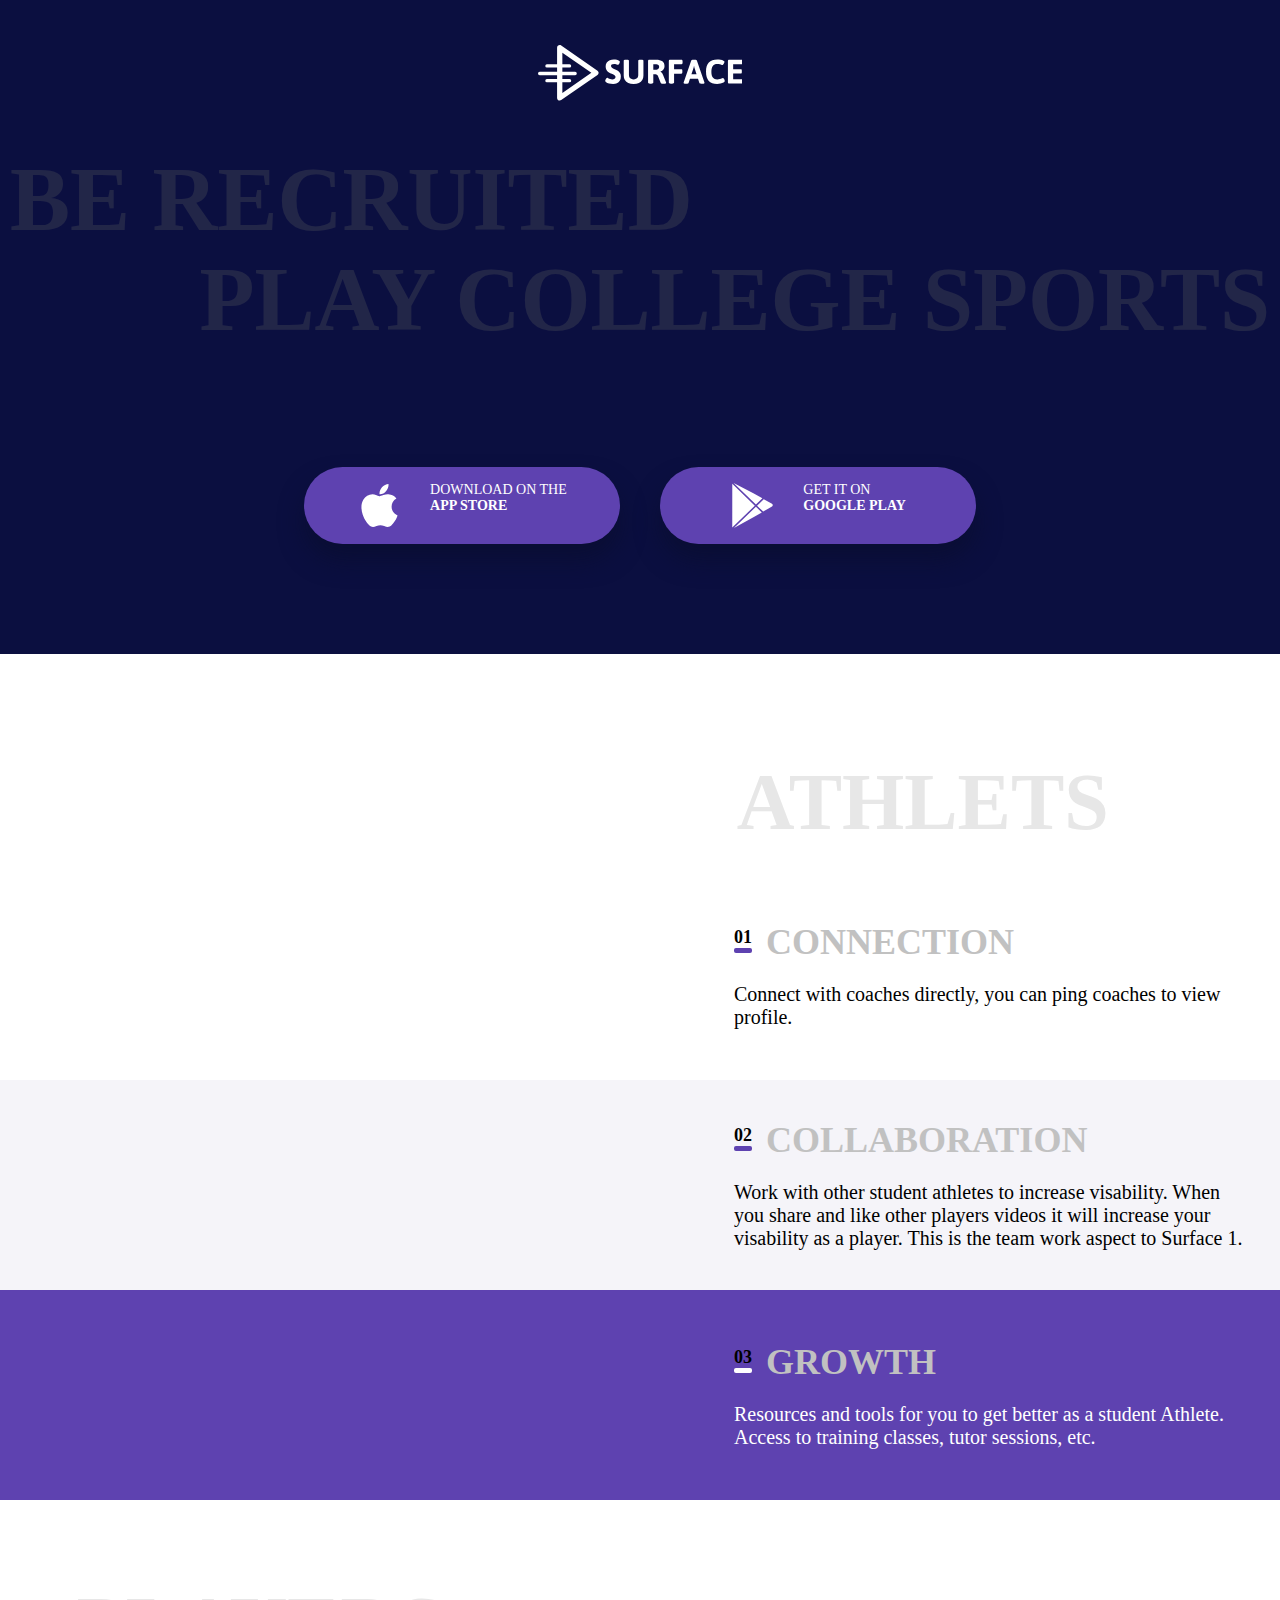
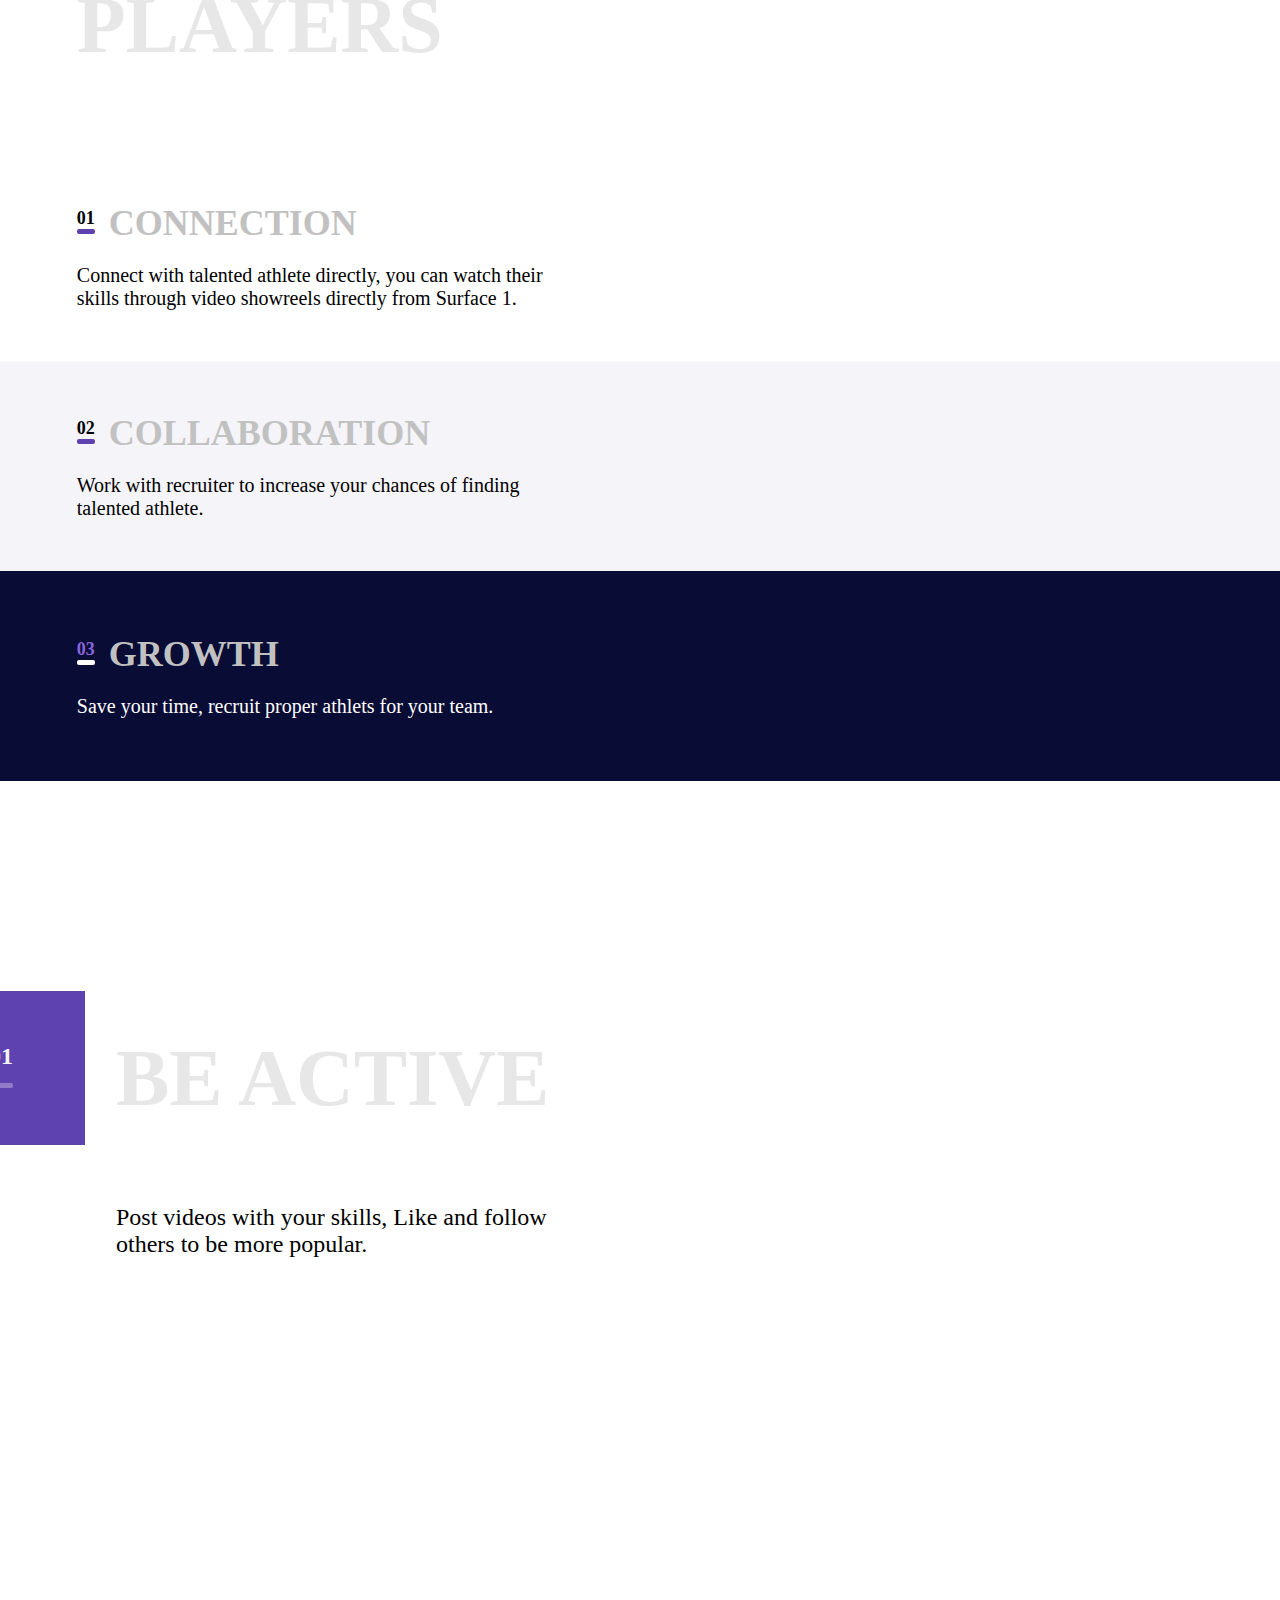
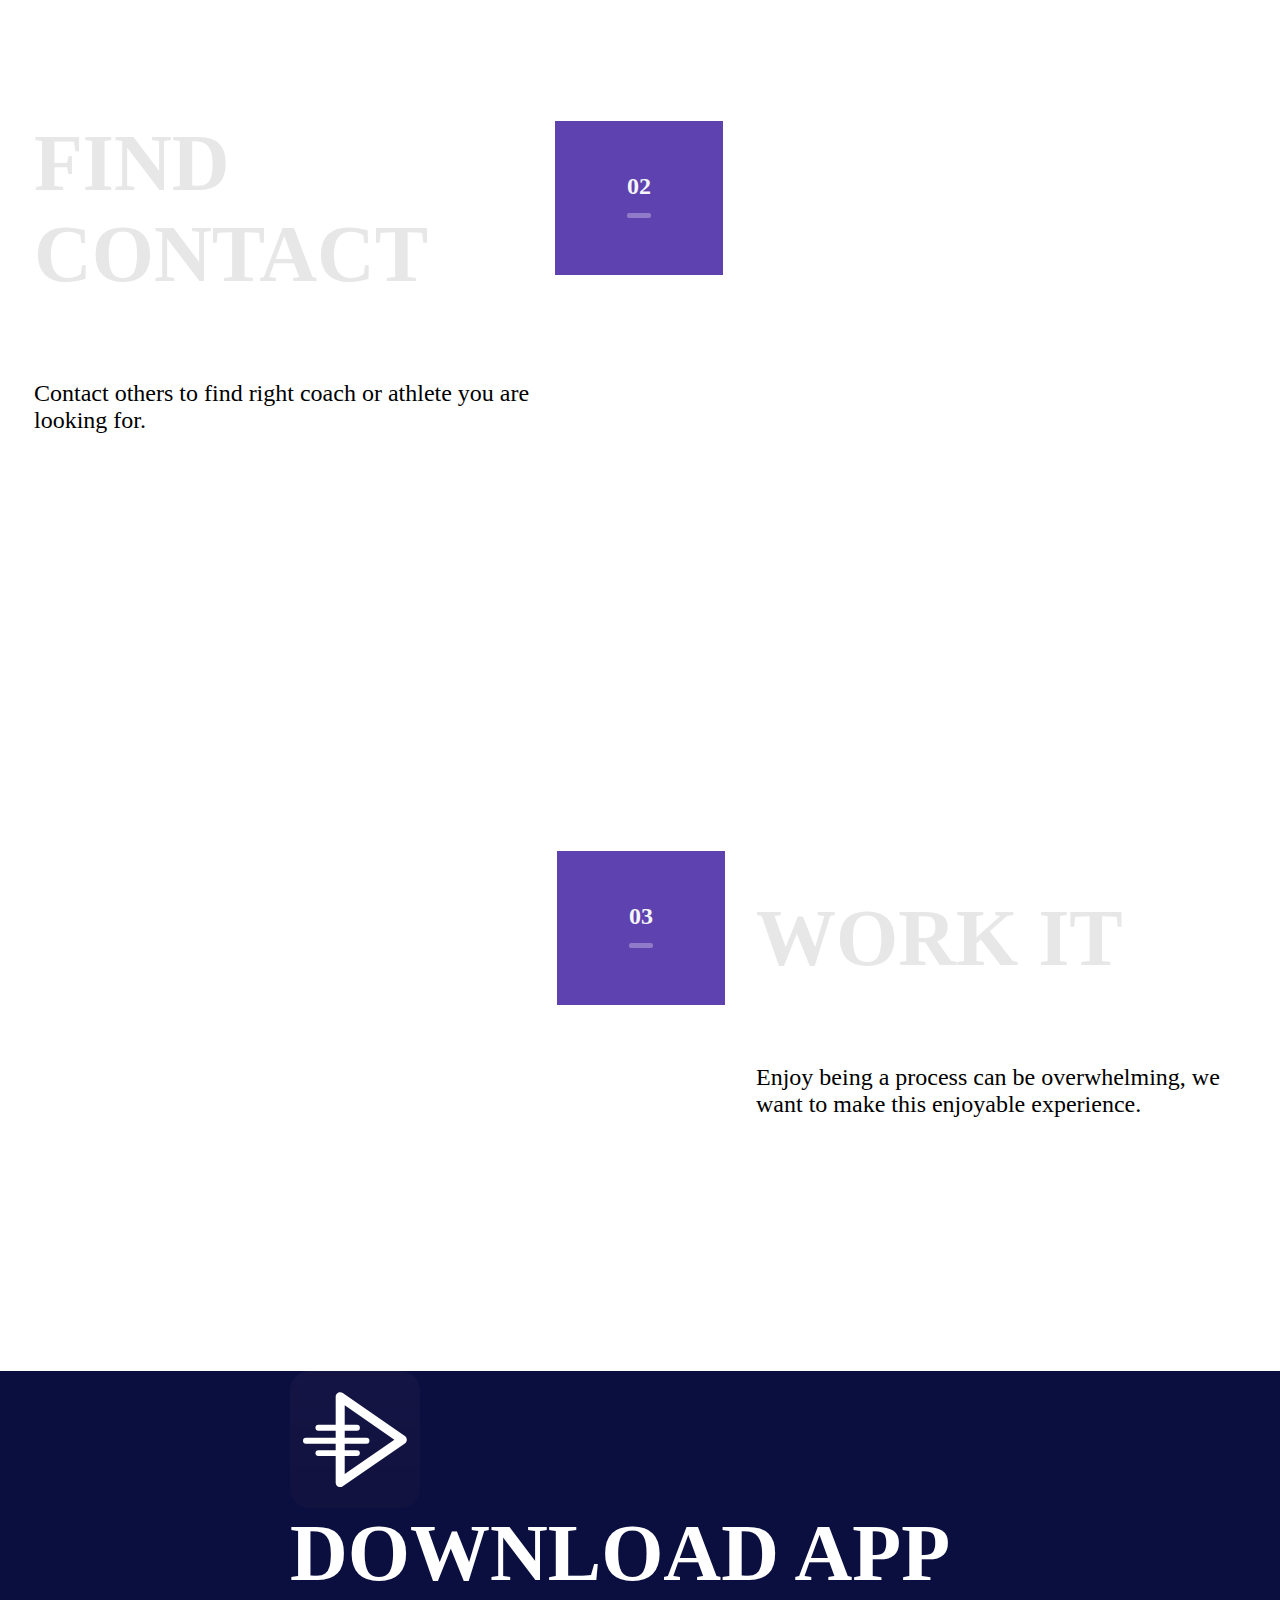
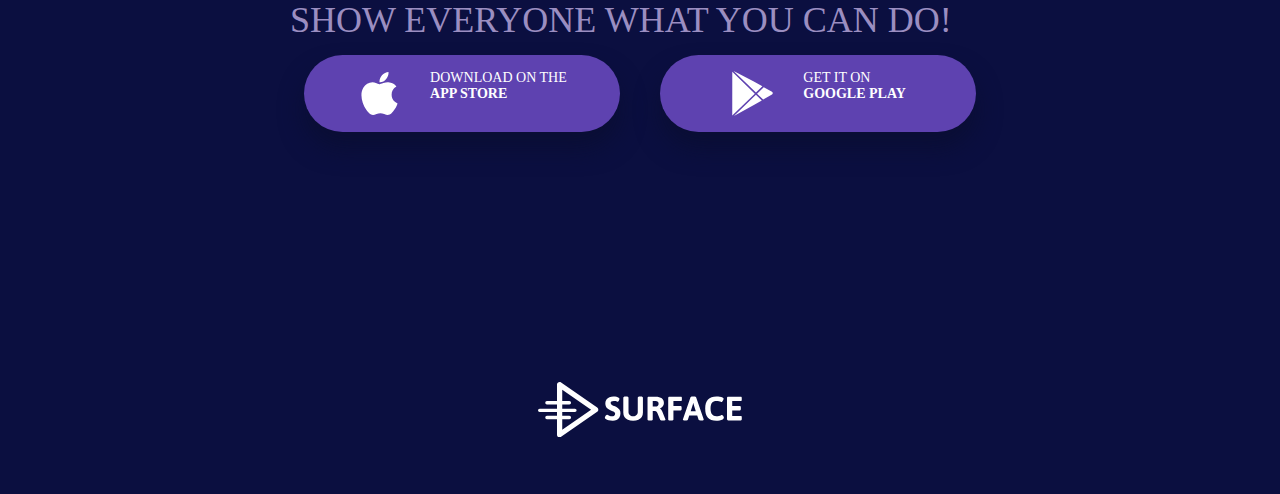
==== commit 64857081: "Update index.html" ====
--- a/index.html
+++ b/index.html
@@ -7,31 +7,31 @@
     <title>Diploma</title>
 </head>
 <body>
-<div class="page">
-    <header class="header">
-        <div class="logo-surface">
-            <a class="logo-surface-link" href="#0"><svg class="logo-surface-svg" viewBox="0 0 972 264" xmlns="http://www.w3.org/2000/svg"><g fill-rule="nonzero"><g stroke-linecap="round" stroke-linejoin="round"><path d="M115.5 36.848v190.304L253.03 132 115.5 36.848zM282.112 142.28l-172 119c-8.29 5.736-19.612-.198-19.612-10.28V13c0-10.082 11.321-16.016 19.612-10.28l172 119c7.184 4.97 7.184 15.59 0 20.56z"/><path d="M42.5 107h107a8 8 0 1 0 0-16h-107a8 8 0 1 0 0 16zm0 70h107a8 8 0 1 0 0-16h-107a8 8 0 1 0 0 16zM8 143h168a8 8 0 1 0 0-16H8a8 8 0 1 0 0 16z"/></g><path d="M356.505 184.362c-7.63 0-14.335-.772-20.117-2.316-5.782-1.544-10.202-3.436-13.26-5.676-3.057-2.24-4.586-4.36-4.586-6.357 0-1.575.59-3.512 1.77-5.813 1.182-2.3 2.59-4.283 4.224-5.95 1.635-1.664 2.997-2.496 4.087-2.496.666 0 2.09.575 4.27 1.725 3.268 1.695 6.37 3.057 9.308 4.086 2.937 1.03 6.313 1.544 10.127 1.544 4.238 0 7.826-.832 10.762-2.497 2.936-1.665 4.404-4.587 4.404-8.764 0-2.423-.757-4.512-2.27-6.268-1.514-1.756-3.452-3.24-5.813-4.45-2.36-1.21-5.57-2.634-9.626-4.27l-7.175-3.087c-4.36-2.12-8.1-4.45-11.217-6.993-3.118-2.543-5.66-5.903-7.63-10.08-1.967-4.18-2.95-9.295-2.95-15.35 0-7.386 1.816-13.532 5.45-18.436 3.632-4.904 8.354-8.507 14.167-10.808 5.812-2.3 12.048-3.45 18.71-3.45 5.448 0 10.382.56 14.802 1.68 4.42 1.12 7.887 2.557 10.4 4.313 2.512 1.757 3.768 3.513 3.768 5.27 0 1.452-.47 3.314-1.407 5.584-.94 2.27-2.104 4.254-3.497 5.95-1.393 1.694-2.694 2.542-3.905 2.542-.544 0-1.513-.303-2.905-.908a51.939 51.939 0 0 0-6.767-2.225c-2.27-.575-5.04-.863-8.31-.863-5.63 0-9.536.893-11.715 2.68-2.18 1.785-3.27 3.89-3.27 6.31 0 2.786.742 5.117 2.225 6.994 1.484 1.877 3.36 3.42 5.63 4.632 2.27 1.21 5.435 2.604 9.492 4.178 6.115 2.603 11.11 5.07 14.985 7.402 3.875 2.33 7.22 5.676 10.036 10.035 2.816 4.36 4.224 9.93 4.224 16.712 0 8.295-1.74 15.092-5.222 20.39-3.482 5.297-7.962 9.127-13.442 11.488-5.48 2.362-11.398 3.542-17.755 3.542h-.002zm96.724 0c-9.81 0-18.21-1.544-25.204-4.632-6.993-3.087-12.337-7.553-16.03-13.396-3.693-5.842-5.54-12.88-5.54-21.115V74.832c0-1.756.787-3.073 2.36-3.95 1.576-.88 4.028-1.318 7.358-1.318h5.45c3.33 0 5.766.44 7.31 1.317 1.544.878 2.316 2.195 2.316 3.95v68.752c0 3.754.923 7.114 2.77 10.08 1.847 2.968 4.435 5.284 7.765 6.95 3.33 1.664 7.145 2.496 11.444 2.496 4.297 0 8.127-.832 11.487-2.497 3.36-1.665 5.98-3.98 7.856-6.948 1.877-2.967 2.816-6.327 2.816-10.08V74.832c0-1.756.77-3.073 2.315-3.95 1.544-.88 3.98-1.318 7.31-1.318h5.36c3.33 0 5.766.44 7.31 1.317 1.544.878 2.316 2.195 2.316 3.95v70.387c0 8.233-1.846 15.272-5.54 21.114-3.692 5.843-9.036 10.31-16.03 13.396-6.992 3.088-15.393 4.632-25.2 4.632l.001.002zm78.376-1.09c-6.478 0-9.717-1.695-9.717-5.085V76.377c0-2.24.513-3.86 1.543-4.86 1.03-.998 2.664-1.497 4.904-1.497h31.515c26.76 0 40.142 10.08 40.142 30.243 0 6.115-1.71 11.382-5.13 15.802-3.422 4.42-8.01 7.72-13.76 9.9v.636c1.998.848 4.102 2.665 6.312 5.45s3.98 5.933 5.313 9.445l14.257 35.51c.485 1.454.727 2.483.727 3.09 0 2.118-3.21 3.177-9.627 3.177h-6.63c-5.39 0-8.507-1.12-9.354-3.36l-12.806-31.515c-1.21-2.42-2.377-4.298-3.497-5.63-1.12-1.332-2.68-2.347-4.677-3.043-1.998-.696-4.692-1.044-8.083-1.044h-6.267v39.507c0 3.39-3.24 5.085-9.717 5.085h-5.45l.002-.001zm30.425-66.026c2.18 0 4.24-.62 6.177-1.862 1.938-1.24 3.48-2.92 4.632-5.04 1.15-2.12 1.724-4.45 1.724-6.993 0-3.753-1.226-6.735-3.678-8.945s-5.767-3.315-9.945-3.315h-14.167v26.156h15.258l-.001-.001zm68.116 66.026c-6.478 0-9.717-1.695-9.717-5.085V76.377c0-2.24.513-3.86 1.543-4.86 1.03-.998 2.664-1.497 4.904-1.497h53.947c1.696 0 2.922.635 3.678 1.907.757 1.27 1.136 3.33 1.136 6.176v4.904c0 2.846-.38 4.904-1.136 6.176-.756 1.27-1.982 1.907-3.678 1.907h-35.51v23.613h34.33c1.695 0 2.936.636 3.723 1.907.787 1.272 1.18 3.3 1.18 6.085v4.995c0 2.846-.393 4.92-1.18 6.222-.787 1.3-2.028 1.952-3.723 1.952h-34.33v42.323c0 3.39-3.24 5.085-9.718 5.085h-5.45.001zm70.205 0c-6.6 0-9.9-1.18-9.9-3.542 0-.666.213-1.634.637-2.906l35.6-103.807c.85-2.3 3.907-3.452 9.174-3.452h8.357c5.267 0 8.325 1.15 9.173 3.452l35.6 103.807c.304 1.21.455 2.18.455 2.906 0 1.21-.65 2.104-1.952 2.68-1.302.575-3.346.862-6.13.862h-7.085c-2.543 0-4.586-.257-6.13-.772-1.544-.514-2.498-1.377-2.86-2.588l-6.54-19.708h-38.054l-6.54 19.708c-.665 2.24-3.147 3.36-7.446 3.36h-6.359zm51.496-44.41l-9.173-28.7c-.545-1.453-1.014-3.118-1.408-4.995a182.088 182.088 0 0 1-1.044-5.358h-.635l-.363 1.997c-.606 3.572-1.302 6.357-2.09 8.355l-9.535 28.7h24.25l-.002.001zm97.995 45.5c-18.163 0-31.56-4.722-40.187-14.168-8.628-9.445-12.942-24.127-12.942-44.048 0-38.326 17.983-57.49 53.948-57.49 4.905 0 9.99.486 15.258 1.454 5.268.97 9.672 2.316 13.214 4.042 3.542 1.725 5.313 3.648 5.313 5.767 0 1.513-.605 3.496-1.816 5.948-1.21 2.452-2.65 4.616-4.314 6.493-1.665 1.878-3.133 2.817-4.405 2.817-.303 0-1.12-.303-2.452-.908a67.092 67.092 0 0 0-9.127-3.044c-3.18-.817-7.222-1.226-12.126-1.226-9.506 0-16.544 3.012-21.116 9.037-4.57 6.024-6.857 15.12-6.857 27.29s2.302 21.344 6.904 27.52c4.6 6.175 11.504 9.263 20.707 9.263 4.784 0 8.947-.484 12.49-1.453 3.54-.97 7.007-2.21 10.398-3.723.18-.06.726-.288 1.634-.682.91-.393 1.575-.59 1.998-.59 1.575 0 3.088.923 4.54 2.77 1.454 1.847 2.635 3.936 3.543 6.267.91 2.33 1.363 4.01 1.363 5.04 0 2.966-1.983 5.48-5.95 7.537-3.965 2.06-8.748 3.588-14.35 4.587-5.6 1-10.82 1.498-15.665 1.498l-.003.002zM907.06 183c-2.24 0-3.875-.515-4.905-1.544-1.03-1.03-1.544-2.664-1.544-4.904V76.377c0-2.24.514-3.86 1.543-4.86 1.03-.998 2.664-1.497 4.905-1.497h59.124c1.695 0 2.92.635 3.678 1.907.757 1.27 1.135 3.33 1.135 6.176v4.904c0 2.846-.378 4.904-1.135 6.176-.757 1.27-1.983 1.907-3.678 1.907h-40.688v23.43h36.328c1.696 0 2.922.637 3.678 1.91.757 1.27 1.136 3.33 1.136 6.174v4.996c0 2.845-.38 4.904-1.136 6.175-.756 1.272-1.982 1.908-3.678 1.908h-36.328v26.156h40.778c1.696 0 2.922.635 3.68 1.906.756 1.272 1.134 3.3 1.134 6.085v5.087c0 2.846-.378 4.904-1.135 6.176-.756 1.27-1.982 1.907-3.678 1.907H907.06z"/></g></svg></a>
-        </div>
-        <div class="wrapper">
-            <h1 class="head">be recruited<span class="slogan">play college sports</span></h1>
-        </div>
-        <div class="buttons">
-            <a class="button" href="#0">
-                <svg class="icon" xmlns="http://www.w3.org/2000/svg" viewBox="0 0 170 170"><path d="M150.37 130.25c-2.45 5.66-5.35 10.87-8.71 15.66-4.58 6.53-8.33 11.05-11.22 13.56-4.48 4.12-9.28 6.23-14.42 6.35-3.69 0-8.14-1.05-13.32-3.18-5.197-2.12-9.973-3.17-14.34-3.17-4.58 0-9.492 1.05-14.746 3.17-5.262 2.13-9.5 3.24-12.742 3.35-4.93.21-9.842-1.96-14.746-6.52-3.13-2.73-7.045-7.41-11.735-14.04-5.03-7.08-9.168-15.29-12.41-24.65-3.47-10.11-5.21-19.9-5.21-29.378 0-10.857 2.346-20.22 7.045-28.068C27.508 57.03 32.42 52.06 38.57 48.41s12.793-5.51 19.948-5.63c3.915 0 9.05 1.21 15.43 3.59 6.36 2.39 10.446 3.6 12.237 3.6 1.34 0 5.877-1.416 13.57-4.24 7.275-2.617 13.415-3.7 18.445-3.274 13.63 1.1 23.87 6.473 30.68 16.153-12.19 7.385-18.22 17.73-18.1 31 .11 10.338 3.86 18.94 11.23 25.77 3.34 3.17 7.07 5.62 11.22 7.36-.9 2.61-1.85 5.11-2.86 7.51zM119.11 7.24c0 8.102-2.96 15.667-8.86 22.67-7.12 8.323-15.732 13.133-25.07 12.374-.12-.972-.19-1.995-.19-3.07 0-7.778 3.387-16.102 9.4-22.908 3.002-3.446 6.82-6.31 11.45-8.597 4.62-2.253 8.99-3.498 13.1-3.71.12 1.082.17 2.165.17 3.24z"/></svg>
-                <div class=buttons-names>
-                    <span class="button-name">download on the</span>
-                    <span class="button-name2">app store</span>
-                </div>
-            </a>
-            <a class="button" href="#0">
-                <svg class="icon" xmlns="http://www.w3.org/2000/svg" viewBox="0 0 505.499 505.499"><path d="M471.497 234.466l-92.082-53.135-75.733 73.208 69.215 66.907 98.6-56.91c5.43-3.133 8.677-8.756 8.677-15.03 0-6.275-3.245-11.898-8.677-15.04zM363.785 172.3l-101.332-58.497L40.375 0l250.828 242.47M44.063 505.5l218.77-120.512 94.435-54.515-66.065-63.87M25.56 9.815l-.236 489.67L278.72 254.534"/></svg>
-                <div class=buttons-names>
-                    <span class="button-name">get it on</span>
-                    <span class="button-name2">google play</span>
-                </div>
-            </a>
-        </div>
-    </header>
+<header class="header">
+    <div class="logo-surface">
+        <a class="logo-surface-link" href="#0"><svg class="logo-surface-svg" viewBox="0 0 972 264" xmlns="http://www.w3.org/2000/svg"><g fill-rule="nonzero"><g stroke-linecap="round" stroke-linejoin="round"><path d="M115.5 36.848v190.304L253.03 132 115.5 36.848zM282.112 142.28l-172 119c-8.29 5.736-19.612-.198-19.612-10.28V13c0-10.082 11.321-16.016 19.612-10.28l172 119c7.184 4.97 7.184 15.59 0 20.56z"/><path d="M42.5 107h107a8 8 0 1 0 0-16h-107a8 8 0 1 0 0 16zm0 70h107a8 8 0 1 0 0-16h-107a8 8 0 1 0 0 16zM8 143h168a8 8 0 1 0 0-16H8a8 8 0 1 0 0 16z"/></g><path d="M356.505 184.362c-7.63 0-14.335-.772-20.117-2.316-5.782-1.544-10.202-3.436-13.26-5.676-3.057-2.24-4.586-4.36-4.586-6.357 0-1.575.59-3.512 1.77-5.813 1.182-2.3 2.59-4.283 4.224-5.95 1.635-1.664 2.997-2.496 4.087-2.496.666 0 2.09.575 4.27 1.725 3.268 1.695 6.37 3.057 9.308 4.086 2.937 1.03 6.313 1.544 10.127 1.544 4.238 0 7.826-.832 10.762-2.497 2.936-1.665 4.404-4.587 4.404-8.764 0-2.423-.757-4.512-2.27-6.268-1.514-1.756-3.452-3.24-5.813-4.45-2.36-1.21-5.57-2.634-9.626-4.27l-7.175-3.087c-4.36-2.12-8.1-4.45-11.217-6.993-3.118-2.543-5.66-5.903-7.63-10.08-1.967-4.18-2.95-9.295-2.95-15.35 0-7.386 1.816-13.532 5.45-18.436 3.632-4.904 8.354-8.507 14.167-10.808 5.812-2.3 12.048-3.45 18.71-3.45 5.448 0 10.382.56 14.802 1.68 4.42 1.12 7.887 2.557 10.4 4.313 2.512 1.757 3.768 3.513 3.768 5.27 0 1.452-.47 3.314-1.407 5.584-.94 2.27-2.104 4.254-3.497 5.95-1.393 1.694-2.694 2.542-3.905 2.542-.544 0-1.513-.303-2.905-.908a51.939 51.939 0 0 0-6.767-2.225c-2.27-.575-5.04-.863-8.31-.863-5.63 0-9.536.893-11.715 2.68-2.18 1.785-3.27 3.89-3.27 6.31 0 2.786.742 5.117 2.225 6.994 1.484 1.877 3.36 3.42 5.63 4.632 2.27 1.21 5.435 2.604 9.492 4.178 6.115 2.603 11.11 5.07 14.985 7.402 3.875 2.33 7.22 5.676 10.036 10.035 2.816 4.36 4.224 9.93 4.224 16.712 0 8.295-1.74 15.092-5.222 20.39-3.482 5.297-7.962 9.127-13.442 11.488-5.48 2.362-11.398 3.542-17.755 3.542h-.002zm96.724 0c-9.81 0-18.21-1.544-25.204-4.632-6.993-3.087-12.337-7.553-16.03-13.396-3.693-5.842-5.54-12.88-5.54-21.115V74.832c0-1.756.787-3.073 2.36-3.95 1.576-.88 4.028-1.318 7.358-1.318h5.45c3.33 0 5.766.44 7.31 1.317 1.544.878 2.316 2.195 2.316 3.95v68.752c0 3.754.923 7.114 2.77 10.08 1.847 2.968 4.435 5.284 7.765 6.95 3.33 1.664 7.145 2.496 11.444 2.496 4.297 0 8.127-.832 11.487-2.497 3.36-1.665 5.98-3.98 7.856-6.948 1.877-2.967 2.816-6.327 2.816-10.08V74.832c0-1.756.77-3.073 2.315-3.95 1.544-.88 3.98-1.318 7.31-1.318h5.36c3.33 0 5.766.44 7.31 1.317 1.544.878 2.316 2.195 2.316 3.95v70.387c0 8.233-1.846 15.272-5.54 21.114-3.692 5.843-9.036 10.31-16.03 13.396-6.992 3.088-15.393 4.632-25.2 4.632l.001.002zm78.376-1.09c-6.478 0-9.717-1.695-9.717-5.085V76.377c0-2.24.513-3.86 1.543-4.86 1.03-.998 2.664-1.497 4.904-1.497h31.515c26.76 0 40.142 10.08 40.142 30.243 0 6.115-1.71 11.382-5.13 15.802-3.422 4.42-8.01 7.72-13.76 9.9v.636c1.998.848 4.102 2.665 6.312 5.45s3.98 5.933 5.313 9.445l14.257 35.51c.485 1.454.727 2.483.727 3.09 0 2.118-3.21 3.177-9.627 3.177h-6.63c-5.39 0-8.507-1.12-9.354-3.36l-12.806-31.515c-1.21-2.42-2.377-4.298-3.497-5.63-1.12-1.332-2.68-2.347-4.677-3.043-1.998-.696-4.692-1.044-8.083-1.044h-6.267v39.507c0 3.39-3.24 5.085-9.717 5.085h-5.45l.002-.001zm30.425-66.026c2.18 0 4.24-.62 6.177-1.862 1.938-1.24 3.48-2.92 4.632-5.04 1.15-2.12 1.724-4.45 1.724-6.993 0-3.753-1.226-6.735-3.678-8.945s-5.767-3.315-9.945-3.315h-14.167v26.156h15.258l-.001-.001zm68.116 66.026c-6.478 0-9.717-1.695-9.717-5.085V76.377c0-2.24.513-3.86 1.543-4.86 1.03-.998 2.664-1.497 4.904-1.497h53.947c1.696 0 2.922.635 3.678 1.907.757 1.27 1.136 3.33 1.136 6.176v4.904c0 2.846-.38 4.904-1.136 6.176-.756 1.27-1.982 1.907-3.678 1.907h-35.51v23.613h34.33c1.695 0 2.936.636 3.723 1.907.787 1.272 1.18 3.3 1.18 6.085v4.995c0 2.846-.393 4.92-1.18 6.222-.787 1.3-2.028 1.952-3.723 1.952h-34.33v42.323c0 3.39-3.24 5.085-9.718 5.085h-5.45.001zm70.205 0c-6.6 0-9.9-1.18-9.9-3.542 0-.666.213-1.634.637-2.906l35.6-103.807c.85-2.3 3.907-3.452 9.174-3.452h8.357c5.267 0 8.325 1.15 9.173 3.452l35.6 103.807c.304 1.21.455 2.18.455 2.906 0 1.21-.65 2.104-1.952 2.68-1.302.575-3.346.862-6.13.862h-7.085c-2.543 0-4.586-.257-6.13-.772-1.544-.514-2.498-1.377-2.86-2.588l-6.54-19.708h-38.054l-6.54 19.708c-.665 2.24-3.147 3.36-7.446 3.36h-6.359zm51.496-44.41l-9.173-28.7c-.545-1.453-1.014-3.118-1.408-4.995a182.088 182.088 0 0 1-1.044-5.358h-.635l-.363 1.997c-.606 3.572-1.302 6.357-2.09 8.355l-9.535 28.7h24.25l-.002.001zm97.995 45.5c-18.163 0-31.56-4.722-40.187-14.168-8.628-9.445-12.942-24.127-12.942-44.048 0-38.326 17.983-57.49 53.948-57.49 4.905 0 9.99.486 15.258 1.454 5.268.97 9.672 2.316 13.214 4.042 3.542 1.725 5.313 3.648 5.313 5.767 0 1.513-.605 3.496-1.816 5.948-1.21 2.452-2.65 4.616-4.314 6.493-1.665 1.878-3.133 2.817-4.405 2.817-.303 0-1.12-.303-2.452-.908a67.092 67.092 0 0 0-9.127-3.044c-3.18-.817-7.222-1.226-12.126-1.226-9.506 0-16.544 3.012-21.116 9.037-4.57 6.024-6.857 15.12-6.857 27.29s2.302 21.344 6.904 27.52c4.6 6.175 11.504 9.263 20.707 9.263 4.784 0 8.947-.484 12.49-1.453 3.54-.97 7.007-2.21 10.398-3.723.18-.06.726-.288 1.634-.682.91-.393 1.575-.59 1.998-.59 1.575 0 3.088.923 4.54 2.77 1.454 1.847 2.635 3.936 3.543 6.267.91 2.33 1.363 4.01 1.363 5.04 0 2.966-1.983 5.48-5.95 7.537-3.965 2.06-8.748 3.588-14.35 4.587-5.6 1-10.82 1.498-15.665 1.498l-.003.002zM907.06 183c-2.24 0-3.875-.515-4.905-1.544-1.03-1.03-1.544-2.664-1.544-4.904V76.377c0-2.24.514-3.86 1.543-4.86 1.03-.998 2.664-1.497 4.905-1.497h59.124c1.695 0 2.92.635 3.678 1.907.757 1.27 1.135 3.33 1.135 6.176v4.904c0 2.846-.378 4.904-1.135 6.176-.757 1.27-1.983 1.907-3.678 1.907h-40.688v23.43h36.328c1.696 0 2.922.637 3.678 1.91.757 1.27 1.136 3.33 1.136 6.174v4.996c0 2.845-.38 4.904-1.136 6.175-.756 1.272-1.982 1.908-3.678 1.908h-36.328v26.156h40.778c1.696 0 2.922.635 3.68 1.906.756 1.272 1.134 3.3 1.134 6.085v5.087c0 2.846-.378 4.904-1.135 6.176-.756 1.27-1.982 1.907-3.678 1.907H907.06z"/></g></svg></a>
+    </div>
+    <div class="header-container">
+        <h1 class="head">be recruited<span class="slogan">play college sports</span></h1>
+    </div>
+    <div class="buttons">
+        <a class="button" href="#0">
+            <svg class="icon" xmlns="http://www.w3.org/2000/svg" viewBox="0 0 170 170"><path d="M150.37 130.25c-2.45 5.66-5.35 10.87-8.71 15.66-4.58 6.53-8.33 11.05-11.22 13.56-4.48 4.12-9.28 6.23-14.42 6.35-3.69 0-8.14-1.05-13.32-3.18-5.197-2.12-9.973-3.17-14.34-3.17-4.58 0-9.492 1.05-14.746 3.17-5.262 2.13-9.5 3.24-12.742 3.35-4.93.21-9.842-1.96-14.746-6.52-3.13-2.73-7.045-7.41-11.735-14.04-5.03-7.08-9.168-15.29-12.41-24.65-3.47-10.11-5.21-19.9-5.21-29.378 0-10.857 2.346-20.22 7.045-28.068C27.508 57.03 32.42 52.06 38.57 48.41s12.793-5.51 19.948-5.63c3.915 0 9.05 1.21 15.43 3.59 6.36 2.39 10.446 3.6 12.237 3.6 1.34 0 5.877-1.416 13.57-4.24 7.275-2.617 13.415-3.7 18.445-3.274 13.63 1.1 23.87 6.473 30.68 16.153-12.19 7.385-18.22 17.73-18.1 31 .11 10.338 3.86 18.94 11.23 25.77 3.34 3.17 7.07 5.62 11.22 7.36-.9 2.61-1.85 5.11-2.86 7.51zM119.11 7.24c0 8.102-2.96 15.667-8.86 22.67-7.12 8.323-15.732 13.133-25.07 12.374-.12-.972-.19-1.995-.19-3.07 0-7.778 3.387-16.102 9.4-22.908 3.002-3.446 6.82-6.31 11.45-8.597 4.62-2.253 8.99-3.498 13.1-3.71.12 1.082.17 2.165.17 3.24z"/></svg>
+            <div class=buttons-names>
+                <span class="button-name">download on the</span>
+                <span class="button-name2">app store</span>
+            </div>
+        </a>
+        <a class="button" href="#0">
+            <svg class="icon" xmlns="http://www.w3.org/2000/svg" viewBox="0 0 505.499 505.499"><path d="M471.497 234.466l-92.082-53.135-75.733 73.208 69.215 66.907 98.6-56.91c5.43-3.133 8.677-8.756 8.677-15.03 0-6.275-3.245-11.898-8.677-15.04zM363.785 172.3l-101.332-58.497L40.375 0l250.828 242.47M44.063 505.5l218.77-120.512 94.435-54.515-66.065-63.87M25.56 9.815l-.236 489.67L278.72 254.534"/></svg>
+            <div class=buttons-names>
+                <span class="button-name">get it on</span>
+                <span class="button-name2">google play</span>
+            </div>
+        </a>
+    </div>
+</header>
+<main>
     <section class="athlets">
         <h2 class="athlets-head">athlets</h2>
         <ol class="athlets-group">
@@ -92,66 +92,70 @@
     </section>
     <div class="actions">
         <div class="beactive">
-            <div class="beactive-pic"></div>
-            <div class="number">
-                <span class="numb">01</span>
-            </div>
-            <article class="beactive-article">
-                <h2 class="beactive-article-head">be active</h2>
-                <p class="beactive-text">Post videos with your skills, Like and follow others to be more popular.</p>
-            </article>
+            <picture >
+                <source srcset="images/be-active_640.jpg"
+                        media="(max-width: 640px)" class="beactive-pic">
+            </picture>
+        <div class="number">
+            <span class="numb">01</span>
         </div>
-        <div class="findcontact">
-            <div class="findcontact-pic"></div>
-            <div class="number numbfindcontact">
-                <span class="numb">02</span>
-            </div>
-            <article class="findcontact-article">
-                <h2 class="findcontact-article-head">find contact</h2>
-                <p class="findcontact-text">Contact others to find right coach or athlete you are looking for.</p>
-            </article>
+        <article class="beactive-article">
+            <h2 class="beactive-article-head">be active</h2>
+            <p class="beactive-text">Post videos with your skills, Like and follow others to be more popular.</p>
+        </article>
+    </div>
+    <div class="findcontact">
+        <div class="findcontact-pic"></div>
+        <div class="number numbfindcontact">
+            <span class="numb">02</span>
         </div>
-        <div class="workit">
-            <div class="workit-pic"></div>
-            <div class="number">
-                <span class="numb">03</span>
-            </div>
-            <article class="workit-article">
-                <h2 class="workit-article-head">work it</h2>
-                <p class="workit-text">Enjoy being a process can be overwhelming, we want to make this enjoyable experience.</p>
-            </article>
+        <article class="findcontact-article">
+            <h2 class="findcontact-article-head">find contact</h2>
+            <p class="findcontact-text">Contact others to find right coach or athlete you are looking for.</p>
+        </article>
+    </div>
+    <div class="workit">
+        <div class="workit-pic"></div>
+        <div class="number">
+            <span class="numb">03</span>
+        </div>
+        <article class="workit-article">
+            <h2 class="workit-article-head">work it</h2>
+            <p class="workit-text">Enjoy being a process can be overwhelming, we want to make this enjoyable experience.</p>
+        </article>
+    </div>
+    </div>
+</main>
+<footer class="footer">
+    <div class="footer-container">
+        <a class="surf-logo" href="#0">
+            <svg class="surf-logo-svg" viewBox="0 0 288 264" xmlns="http://www.w3.org/2000/svg"><g fill-rule="nonzero"><path d="M115.5 36.848v190.304L253.03 132 115.5 36.848zM282.112 142.28l-172 119c-8.29 5.736-19.612-.198-19.612-10.28V13c0-10.082 11.321-16.016 19.612-10.28l172 119c7.184 4.97 7.184 15.59 0 20.56z"/><path d="M42.5 107h107a8 8 0 1 0 0-16h-107a8 8 0 1 0 0 16zm0 70h107a8 8 0 1 0 0-16h-107a8 8 0 1 0 0 16zM8 143h168a8 8 0 1 0 0-16H8a8 8 0 1 0 0 16z"/></g></svg>
+        </a>
+        <div class="footer-group">
+            <h2 class="footer-head">download app</h2>
+            <p class="footer-text">show everyone what you can do!</p>
         </div>
     </div>
-    <footer class="footer">
-        <div class="footer-wrapper">
-            <a class="surf-logo" href="#0">
-                <svg class="surf-logo-svg" viewBox="0 0 288 264" xmlns="http://www.w3.org/2000/svg"><g fill-rule="nonzero"><path d="M115.5 36.848v190.304L253.03 132 115.5 36.848zM282.112 142.28l-172 119c-8.29 5.736-19.612-.198-19.612-10.28V13c0-10.082 11.321-16.016 19.612-10.28l172 119c7.184 4.97 7.184 15.59 0 20.56z"/><path d="M42.5 107h107a8 8 0 1 0 0-16h-107a8 8 0 1 0 0 16zm0 70h107a8 8 0 1 0 0-16h-107a8 8 0 1 0 0 16zM8 143h168a8 8 0 1 0 0-16H8a8 8 0 1 0 0 16z"/></g></svg>
-            </a>
-            <div class="footer-group">
-                <h2 class="footer-head">download app</h2>
-                <p class="footer-text">show everyone what you can do!</p>
+    <div class="buttons buttonsfooter">
+        <a class="button" href="#0">
+            <svg class="icon" xmlns="http://www.w3.org/2000/svg" viewBox="0 0 170 170"><path d="M150.37 130.25c-2.45 5.66-5.35 10.87-8.71 15.66-4.58 6.53-8.33 11.05-11.22 13.56-4.48 4.12-9.28 6.23-14.42 6.35-3.69 0-8.14-1.05-13.32-3.18-5.197-2.12-9.973-3.17-14.34-3.17-4.58 0-9.492 1.05-14.746 3.17-5.262 2.13-9.5 3.24-12.742 3.35-4.93.21-9.842-1.96-14.746-6.52-3.13-2.73-7.045-7.41-11.735-14.04-5.03-7.08-9.168-15.29-12.41-24.65-3.47-10.11-5.21-19.9-5.21-29.378 0-10.857 2.346-20.22 7.045-28.068C27.508 57.03 32.42 52.06 38.57 48.41s12.793-5.51 19.948-5.63c3.915 0 9.05 1.21 15.43 3.59 6.36 2.39 10.446 3.6 12.237 3.6 1.34 0 5.877-1.416 13.57-4.24 7.275-2.617 13.415-3.7 18.445-3.274 13.63 1.1 23.87 6.473 30.68 16.153-12.19 7.385-18.22 17.73-18.1 31 .11 10.338 3.86 18.94 11.23 25.77 3.34 3.17 7.07 5.62 11.22 7.36-.9 2.61-1.85 5.11-2.86 7.51zM119.11 7.24c0 8.102-2.96 15.667-8.86 22.67-7.12 8.323-15.732 13.133-25.07 12.374-.12-.972-.19-1.995-.19-3.07 0-7.778 3.387-16.102 9.4-22.908 3.002-3.446 6.82-6.31 11.45-8.597 4.62-2.253 8.99-3.498 13.1-3.71.12 1.082.17 2.165.17 3.24z"/></svg>
+            <div class=buttons-names>
+                <span class="button-name">download on the</span>
+                <span class="button-name2">app store</span>
             </div>
-        </div>
-        <div class="buttons buttonsfooter">
-            <a class="button" href="#0">
-                <svg class="icon" xmlns="http://www.w3.org/2000/svg" viewBox="0 0 170 170"><path d="M150.37 130.25c-2.45 5.66-5.35 10.87-8.71 15.66-4.58 6.53-8.33 11.05-11.22 13.56-4.48 4.12-9.28 6.23-14.42 6.35-3.69 0-8.14-1.05-13.32-3.18-5.197-2.12-9.973-3.17-14.34-3.17-4.58 0-9.492 1.05-14.746 3.17-5.262 2.13-9.5 3.24-12.742 3.35-4.93.21-9.842-1.96-14.746-6.52-3.13-2.73-7.045-7.41-11.735-14.04-5.03-7.08-9.168-15.29-12.41-24.65-3.47-10.11-5.21-19.9-5.21-29.378 0-10.857 2.346-20.22 7.045-28.068C27.508 57.03 32.42 52.06 38.57 48.41s12.793-5.51 19.948-5.63c3.915 0 9.05 1.21 15.43 3.59 6.36 2.39 10.446 3.6 12.237 3.6 1.34 0 5.877-1.416 13.57-4.24 7.275-2.617 13.415-3.7 18.445-3.274 13.63 1.1 23.87 6.473 30.68 16.153-12.19 7.385-18.22 17.73-18.1 31 .11 10.338 3.86 18.94 11.23 25.77 3.34 3.17 7.07 5.62 11.22 7.36-.9 2.61-1.85 5.11-2.86 7.51zM119.11 7.24c0 8.102-2.96 15.667-8.86 22.67-7.12 8.323-15.732 13.133-25.07 12.374-.12-.972-.19-1.995-.19-3.07 0-7.778 3.387-16.102 9.4-22.908 3.002-3.446 6.82-6.31 11.45-8.597 4.62-2.253 8.99-3.498 13.1-3.71.12 1.082.17 2.165.17 3.24z"/></svg>
-                <div class=buttons-names>
-                    <span class="button-name">download on the</span>
-                    <span class="button-name2">app store</span>
-                </div>
-            </a>
-            <a class="button" href="#0">
-                <svg class="icon" xmlns="http://www.w3.org/2000/svg" viewBox="0 0 505.499 505.499"><path d="M471.497 234.466l-92.082-53.135-75.733 73.208 69.215 66.907 98.6-56.91c5.43-3.133 8.677-8.756 8.677-15.03 0-6.275-3.245-11.898-8.677-15.04zM363.785 172.3l-101.332-58.497L40.375 0l250.828 242.47M44.063 505.5l218.77-120.512 94.435-54.515-66.065-63.87M25.56 9.815l-.236 489.67L278.72 254.534"/></svg>
-                <div class=buttons-names>
-                    <span class="button-name">get it on</span>
-                    <span class="button-name2">google play</span>
-                </div>
-            </a>
-        </div>
-        <div class="footer-logo-surface">
-            <a class="logo-surface-link" href="#0"><svg class="logo-surface-svg" viewBox="0 0 972 264" xmlns="http://www.w3.org/2000/svg"><g fill-rule="nonzero"><g stroke-linecap="round" stroke-linejoin="round"><path d="M115.5 36.848v190.304L253.03 132 115.5 36.848zM282.112 142.28l-172 119c-8.29 5.736-19.612-.198-19.612-10.28V13c0-10.082 11.321-16.016 19.612-10.28l172 119c7.184 4.97 7.184 15.59 0 20.56z"/><path d="M42.5 107h107a8 8 0 1 0 0-16h-107a8 8 0 1 0 0 16zm0 70h107a8 8 0 1 0 0-16h-107a8 8 0 1 0 0 16zM8 143h168a8 8 0 1 0 0-16H8a8 8 0 1 0 0 16z"/></g><path d="M356.505 184.362c-7.63 0-14.335-.772-20.117-2.316-5.782-1.544-10.202-3.436-13.26-5.676-3.057-2.24-4.586-4.36-4.586-6.357 0-1.575.59-3.512 1.77-5.813 1.182-2.3 2.59-4.283 4.224-5.95 1.635-1.664 2.997-2.496 4.087-2.496.666 0 2.09.575 4.27 1.725 3.268 1.695 6.37 3.057 9.308 4.086 2.937 1.03 6.313 1.544 10.127 1.544 4.238 0 7.826-.832 10.762-2.497 2.936-1.665 4.404-4.587 4.404-8.764 0-2.423-.757-4.512-2.27-6.268-1.514-1.756-3.452-3.24-5.813-4.45-2.36-1.21-5.57-2.634-9.626-4.27l-7.175-3.087c-4.36-2.12-8.1-4.45-11.217-6.993-3.118-2.543-5.66-5.903-7.63-10.08-1.967-4.18-2.95-9.295-2.95-15.35 0-7.386 1.816-13.532 5.45-18.436 3.632-4.904 8.354-8.507 14.167-10.808 5.812-2.3 12.048-3.45 18.71-3.45 5.448 0 10.382.56 14.802 1.68 4.42 1.12 7.887 2.557 10.4 4.313 2.512 1.757 3.768 3.513 3.768 5.27 0 1.452-.47 3.314-1.407 5.584-.94 2.27-2.104 4.254-3.497 5.95-1.393 1.694-2.694 2.542-3.905 2.542-.544 0-1.513-.303-2.905-.908a51.939 51.939 0 0 0-6.767-2.225c-2.27-.575-5.04-.863-8.31-.863-5.63 0-9.536.893-11.715 2.68-2.18 1.785-3.27 3.89-3.27 6.31 0 2.786.742 5.117 2.225 6.994 1.484 1.877 3.36 3.42 5.63 4.632 2.27 1.21 5.435 2.604 9.492 4.178 6.115 2.603 11.11 5.07 14.985 7.402 3.875 2.33 7.22 5.676 10.036 10.035 2.816 4.36 4.224 9.93 4.224 16.712 0 8.295-1.74 15.092-5.222 20.39-3.482 5.297-7.962 9.127-13.442 11.488-5.48 2.362-11.398 3.542-17.755 3.542h-.002zm96.724 0c-9.81 0-18.21-1.544-25.204-4.632-6.993-3.087-12.337-7.553-16.03-13.396-3.693-5.842-5.54-12.88-5.54-21.115V74.832c0-1.756.787-3.073 2.36-3.95 1.576-.88 4.028-1.318 7.358-1.318h5.45c3.33 0 5.766.44 7.31 1.317 1.544.878 2.316 2.195 2.316 3.95v68.752c0 3.754.923 7.114 2.77 10.08 1.847 2.968 4.435 5.284 7.765 6.95 3.33 1.664 7.145 2.496 11.444 2.496 4.297 0 8.127-.832 11.487-2.497 3.36-1.665 5.98-3.98 7.856-6.948 1.877-2.967 2.816-6.327 2.816-10.08V74.832c0-1.756.77-3.073 2.315-3.95 1.544-.88 3.98-1.318 7.31-1.318h5.36c3.33 0 5.766.44 7.31 1.317 1.544.878 2.316 2.195 2.316 3.95v70.387c0 8.233-1.846 15.272-5.54 21.114-3.692 5.843-9.036 10.31-16.03 13.396-6.992 3.088-15.393 4.632-25.2 4.632l.001.002zm78.376-1.09c-6.478 0-9.717-1.695-9.717-5.085V76.377c0-2.24.513-3.86 1.543-4.86 1.03-.998 2.664-1.497 4.904-1.497h31.515c26.76 0 40.142 10.08 40.142 30.243 0 6.115-1.71 11.382-5.13 15.802-3.422 4.42-8.01 7.72-13.76 9.9v.636c1.998.848 4.102 2.665 6.312 5.45s3.98 5.933 5.313 9.445l14.257 35.51c.485 1.454.727 2.483.727 3.09 0 2.118-3.21 3.177-9.627 3.177h-6.63c-5.39 0-8.507-1.12-9.354-3.36l-12.806-31.515c-1.21-2.42-2.377-4.298-3.497-5.63-1.12-1.332-2.68-2.347-4.677-3.043-1.998-.696-4.692-1.044-8.083-1.044h-6.267v39.507c0 3.39-3.24 5.085-9.717 5.085h-5.45l.002-.001zm30.425-66.026c2.18 0 4.24-.62 6.177-1.862 1.938-1.24 3.48-2.92 4.632-5.04 1.15-2.12 1.724-4.45 1.724-6.993 0-3.753-1.226-6.735-3.678-8.945s-5.767-3.315-9.945-3.315h-14.167v26.156h15.258l-.001-.001zm68.116 66.026c-6.478 0-9.717-1.695-9.717-5.085V76.377c0-2.24.513-3.86 1.543-4.86 1.03-.998 2.664-1.497 4.904-1.497h53.947c1.696 0 2.922.635 3.678 1.907.757 1.27 1.136 3.33 1.136 6.176v4.904c0 2.846-.38 4.904-1.136 6.176-.756 1.27-1.982 1.907-3.678 1.907h-35.51v23.613h34.33c1.695 0 2.936.636 3.723 1.907.787 1.272 1.18 3.3 1.18 6.085v4.995c0 2.846-.393 4.92-1.18 6.222-.787 1.3-2.028 1.952-3.723 1.952h-34.33v42.323c0 3.39-3.24 5.085-9.718 5.085h-5.45.001zm70.205 0c-6.6 0-9.9-1.18-9.9-3.542 0-.666.213-1.634.637-2.906l35.6-103.807c.85-2.3 3.907-3.452 9.174-3.452h8.357c5.267 0 8.325 1.15 9.173 3.452l35.6 103.807c.304 1.21.455 2.18.455 2.906 0 1.21-.65 2.104-1.952 2.68-1.302.575-3.346.862-6.13.862h-7.085c-2.543 0-4.586-.257-6.13-.772-1.544-.514-2.498-1.377-2.86-2.588l-6.54-19.708h-38.054l-6.54 19.708c-.665 2.24-3.147 3.36-7.446 3.36h-6.359zm51.496-44.41l-9.173-28.7c-.545-1.453-1.014-3.118-1.408-4.995a182.088 182.088 0 0 1-1.044-5.358h-.635l-.363 1.997c-.606 3.572-1.302 6.357-2.09 8.355l-9.535 28.7h24.25l-.002.001zm97.995 45.5c-18.163 0-31.56-4.722-40.187-14.168-8.628-9.445-12.942-24.127-12.942-44.048 0-38.326 17.983-57.49 53.948-57.49 4.905 0 9.99.486 15.258 1.454 5.268.97 9.672 2.316 13.214 4.042 3.542 1.725 5.313 3.648 5.313 5.767 0 1.513-.605 3.496-1.816 5.948-1.21 2.452-2.65 4.616-4.314 6.493-1.665 1.878-3.133 2.817-4.405 2.817-.303 0-1.12-.303-2.452-.908a67.092 67.092 0 0 0-9.127-3.044c-3.18-.817-7.222-1.226-12.126-1.226-9.506 0-16.544 3.012-21.116 9.037-4.57 6.024-6.857 15.12-6.857 27.29s2.302 21.344 6.904 27.52c4.6 6.175 11.504 9.263 20.707 9.263 4.784 0 8.947-.484 12.49-1.453 3.54-.97 7.007-2.21 10.398-3.723.18-.06.726-.288 1.634-.682.91-.393 1.575-.59 1.998-.59 1.575 0 3.088.923 4.54 2.77 1.454 1.847 2.635 3.936 3.543 6.267.91 2.33 1.363 4.01 1.363 5.04 0 2.966-1.983 5.48-5.95 7.537-3.965 2.06-8.748 3.588-14.35 4.587-5.6 1-10.82 1.498-15.665 1.498l-.003.002zM907.06 183c-2.24 0-3.875-.515-4.905-1.544-1.03-1.03-1.544-2.664-1.544-4.904V76.377c0-2.24.514-3.86 1.543-4.86 1.03-.998 2.664-1.497 4.905-1.497h59.124c1.695 0 2.92.635 3.678 1.907.757 1.27 1.135 3.33 1.135 6.176v4.904c0 2.846-.378 4.904-1.135 6.176-.757 1.27-1.983 1.907-3.678 1.907h-40.688v23.43h36.328c1.696 0 2.922.637 3.678 1.91.757 1.27 1.136 3.33 1.136 6.174v4.996c0 2.845-.38 4.904-1.136 6.175-.756 1.272-1.982 1.908-3.678 1.908h-36.328v26.156h40.778c1.696 0 2.922.635 3.68 1.906.756 1.272 1.134 3.3 1.134 6.085v5.087c0 2.846-.378 4.904-1.135 6.176-.756 1.27-1.982 1.907-3.678 1.907H907.06z"/></g></svg></a>
-        </div>
-    </footer>
+        </a>
+        <a class="button" href="#0">
+            <svg class="icon" xmlns="http://www.w3.org/2000/svg" viewBox="0 0 505.499 505.499"><path d="M471.497 234.466l-92.082-53.135-75.733 73.208 69.215 66.907 98.6-56.91c5.43-3.133 8.677-8.756 8.677-15.03 0-6.275-3.245-11.898-8.677-15.04zM363.785 172.3l-101.332-58.497L40.375 0l250.828 242.47M44.063 505.5l218.77-120.512 94.435-54.515-66.065-63.87M25.56 9.815l-.236 489.67L278.72 254.534"/></svg>
+            <div class=buttons-names>
+                <span class="button-name">get it on</span>
+                <span class="button-name2">google play</span>
+            </div>
+        </a>
+    </div>
+    <div class="footer-logo-surface">
+        <a class="logo-surface-link" href="#0"><svg class="logo-surface-svg" viewBox="0 0 972 264" xmlns="http://www.w3.org/2000/svg"><g fill-rule="nonzero"><g stroke-linecap="round" stroke-linejoin="round"><path d="M115.5 36.848v190.304L253.03 132 115.5 36.848zM282.112 142.28l-172 119c-8.29 5.736-19.612-.198-19.612-10.28V13c0-10.082 11.321-16.016 19.612-10.28l172 119c7.184 4.97 7.184 15.59 0 20.56z"/><path d="M42.5 107h107a8 8 0 1 0 0-16h-107a8 8 0 1 0 0 16zm0 70h107a8 8 0 1 0 0-16h-107a8 8 0 1 0 0 16zM8 143h168a8 8 0 1 0 0-16H8a8 8 0 1 0 0 16z"/></g><path d="M356.505 184.362c-7.63 0-14.335-.772-20.117-2.316-5.782-1.544-10.202-3.436-13.26-5.676-3.057-2.24-4.586-4.36-4.586-6.357 0-1.575.59-3.512 1.77-5.813 1.182-2.3 2.59-4.283 4.224-5.95 1.635-1.664 2.997-2.496 4.087-2.496.666 0 2.09.575 4.27 1.725 3.268 1.695 6.37 3.057 9.308 4.086 2.937 1.03 6.313 1.544 10.127 1.544 4.238 0 7.826-.832 10.762-2.497 2.936-1.665 4.404-4.587 4.404-8.764 0-2.423-.757-4.512-2.27-6.268-1.514-1.756-3.452-3.24-5.813-4.45-2.36-1.21-5.57-2.634-9.626-4.27l-7.175-3.087c-4.36-2.12-8.1-4.45-11.217-6.993-3.118-2.543-5.66-5.903-7.63-10.08-1.967-4.18-2.95-9.295-2.95-15.35 0-7.386 1.816-13.532 5.45-18.436 3.632-4.904 8.354-8.507 14.167-10.808 5.812-2.3 12.048-3.45 18.71-3.45 5.448 0 10.382.56 14.802 1.68 4.42 1.12 7.887 2.557 10.4 4.313 2.512 1.757 3.768 3.513 3.768 5.27 0 1.452-.47 3.314-1.407 5.584-.94 2.27-2.104 4.254-3.497 5.95-1.393 1.694-2.694 2.542-3.905 2.542-.544 0-1.513-.303-2.905-.908a51.939 51.939 0 0 0-6.767-2.225c-2.27-.575-5.04-.863-8.31-.863-5.63 0-9.536.893-11.715 2.68-2.18 1.785-3.27 3.89-3.27 6.31 0 2.786.742 5.117 2.225 6.994 1.484 1.877 3.36 3.42 5.63 4.632 2.27 1.21 5.435 2.604 9.492 4.178 6.115 2.603 11.11 5.07 14.985 7.402 3.875 2.33 7.22 5.676 10.036 10.035 2.816 4.36 4.224 9.93 4.224 16.712 0 8.295-1.74 15.092-5.222 20.39-3.482 5.297-7.962 9.127-13.442 11.488-5.48 2.362-11.398 3.542-17.755 3.542h-.002zm96.724 0c-9.81 0-18.21-1.544-25.204-4.632-6.993-3.087-12.337-7.553-16.03-13.396-3.693-5.842-5.54-12.88-5.54-21.115V74.832c0-1.756.787-3.073 2.36-3.95 1.576-.88 4.028-1.318 7.358-1.318h5.45c3.33 0 5.766.44 7.31 1.317 1.544.878 2.316 2.195 2.316 3.95v68.752c0 3.754.923 7.114 2.77 10.08 1.847 2.968 4.435 5.284 7.765 6.95 3.33 1.664 7.145 2.496 11.444 2.496 4.297 0 8.127-.832 11.487-2.497 3.36-1.665 5.98-3.98 7.856-6.948 1.877-2.967 2.816-6.327 2.816-10.08V74.832c0-1.756.77-3.073 2.315-3.95 1.544-.88 3.98-1.318 7.31-1.318h5.36c3.33 0 5.766.44 7.31 1.317 1.544.878 2.316 2.195 2.316 3.95v70.387c0 8.233-1.846 15.272-5.54 21.114-3.692 5.843-9.036 10.31-16.03 13.396-6.992 3.088-15.393 4.632-25.2 4.632l.001.002zm78.376-1.09c-6.478 0-9.717-1.695-9.717-5.085V76.377c0-2.24.513-3.86 1.543-4.86 1.03-.998 2.664-1.497 4.904-1.497h31.515c26.76 0 40.142 10.08 40.142 30.243 0 6.115-1.71 11.382-5.13 15.802-3.422 4.42-8.01 7.72-13.76 9.9v.636c1.998.848 4.102 2.665 6.312 5.45s3.98 5.933 5.313 9.445l14.257 35.51c.485 1.454.727 2.483.727 3.09 0 2.118-3.21 3.177-9.627 3.177h-6.63c-5.39 0-8.507-1.12-9.354-3.36l-12.806-31.515c-1.21-2.42-2.377-4.298-3.497-5.63-1.12-1.332-2.68-2.347-4.677-3.043-1.998-.696-4.692-1.044-8.083-1.044h-6.267v39.507c0 3.39-3.24 5.085-9.717 5.085h-5.45l.002-.001zm30.425-66.026c2.18 0 4.24-.62 6.177-1.862 1.938-1.24 3.48-2.92 4.632-5.04 1.15-2.12 1.724-4.45 1.724-6.993 0-3.753-1.226-6.735-3.678-8.945s-5.767-3.315-9.945-3.315h-14.167v26.156h15.258l-.001-.001zm68.116 66.026c-6.478 0-9.717-1.695-9.717-5.085V76.377c0-2.24.513-3.86 1.543-4.86 1.03-.998 2.664-1.497 4.904-1.497h53.947c1.696 0 2.922.635 3.678 1.907.757 1.27 1.136 3.33 1.136 6.176v4.904c0 2.846-.38 4.904-1.136 6.176-.756 1.27-1.982 1.907-3.678 1.907h-35.51v23.613h34.33c1.695 0 2.936.636 3.723 1.907.787 1.272 1.18 3.3 1.18 6.085v4.995c0 2.846-.393 4.92-1.18 6.222-.787 1.3-2.028 1.952-3.723 1.952h-34.33v42.323c0 3.39-3.24 5.085-9.718 5.085h-5.45.001zm70.205 0c-6.6 0-9.9-1.18-9.9-3.542 0-.666.213-1.634.637-2.906l35.6-103.807c.85-2.3 3.907-3.452 9.174-3.452h8.357c5.267 0 8.325 1.15 9.173 3.452l35.6 103.807c.304 1.21.455 2.18.455 2.906 0 1.21-.65 2.104-1.952 2.68-1.302.575-3.346.862-6.13.862h-7.085c-2.543 0-4.586-.257-6.13-.772-1.544-.514-2.498-1.377-2.86-2.588l-6.54-19.708h-38.054l-6.54 19.708c-.665 2.24-3.147 3.36-7.446 3.36h-6.359zm51.496-44.41l-9.173-28.7c-.545-1.453-1.014-3.118-1.408-4.995a182.088 182.088 0 0 1-1.044-5.358h-.635l-.363 1.997c-.606 3.572-1.302 6.357-2.09 8.355l-9.535 28.7h24.25l-.002.001zm97.995 45.5c-18.163 0-31.56-4.722-40.187-14.168-8.628-9.445-12.942-24.127-12.942-44.048 0-38.326 17.983-57.49 53.948-57.49 4.905 0 9.99.486 15.258 1.454 5.268.97 9.672 2.316 13.214 4.042 3.542 1.725 5.313 3.648 5.313 5.767 0 1.513-.605 3.496-1.816 5.948-1.21 2.452-2.65 4.616-4.314 6.493-1.665 1.878-3.133 2.817-4.405 2.817-.303 0-1.12-.303-2.452-.908a67.092 67.092 0 0 0-9.127-3.044c-3.18-.817-7.222-1.226-12.126-1.226-9.506 0-16.544 3.012-21.116 9.037-4.57 6.024-6.857 15.12-6.857 27.29s2.302 21.344 6.904 27.52c4.6 6.175 11.504 9.263 20.707 9.263 4.784 0 8.947-.484 12.49-1.453 3.54-.97 7.007-2.21 10.398-3.723.18-.06.726-.288 1.634-.682.91-.393 1.575-.59 1.998-.59 1.575 0 3.088.923 4.54 2.77 1.454 1.847 2.635 3.936 3.543 6.267.91 2.33 1.363 4.01 1.363 5.04 0 2.966-1.983 5.48-5.95 7.537-3.965 2.06-8.748 3.588-14.35 4.587-5.6 1-10.82 1.498-15.665 1.498l-.003.002zM907.06 183c-2.24 0-3.875-.515-4.905-1.544-1.03-1.03-1.544-2.664-1.544-4.904V76.377c0-2.24.514-3.86 1.543-4.86 1.03-.998 2.664-1.497 4.905-1.497h59.124c1.695 0 2.92.635 3.678 1.907.757 1.27 1.135 3.33 1.135 6.176v4.904c0 2.846-.378 4.904-1.135 6.176-.757 1.27-1.983 1.907-3.678 1.907h-40.688v23.43h36.328c1.696 0 2.922.637 3.678 1.91.757 1.27 1.136 3.33 1.136 6.174v4.996c0 2.845-.38 4.904-1.136 6.175-.756 1.272-1.982 1.908-3.678 1.908h-36.328v26.156h40.778c1.696 0 2.922.635 3.68 1.906.756 1.272 1.134 3.3 1.134 6.085v5.087c0 2.846-.378 4.904-1.135 6.176-.756 1.27-1.982 1.907-3.678 1.907H907.06z"/></g></svg></a>
+    </div>
+</footer>
 </div>
 </body>
 </html>
